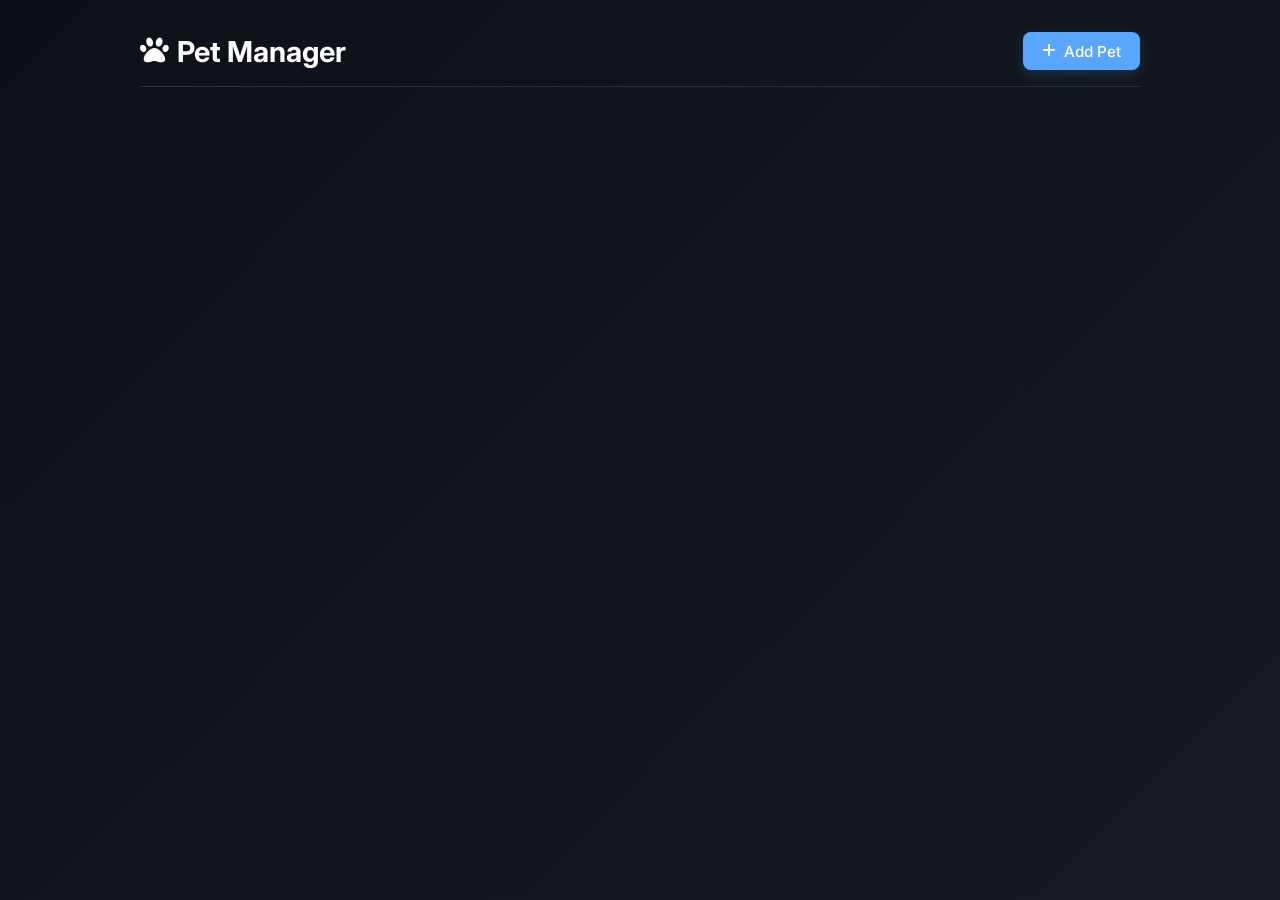
==== index.html @ 62c637aa "feat: initialize a pet management application with new styling, client-side logic, and database setu" ====
<!DOCTYPE html>
<html lang="en">
<head>
    <meta charset="UTF-8">
    <meta name="viewport" content="width=device-width, initial-scale=1.0">
    <meta name="description" content="A simple, premium CRUD application to manage your pets">
    <title>Pet Manager</title>
    <link href="https://fonts.googleapis.com/css2?family=Inter:wght@400;500;600;700&display=swap" rel="stylesheet">
    <link href="https://cdnjs.cloudflare.com/ajax/libs/font-awesome/6.0.0/css/all.min.css" rel="stylesheet">
    <link rel="stylesheet" href="style.css">
</head>
<body>
    <div class="app-container">
        <header>
            <h1><i class="fas fa-paw"></i> Pet Manager</h1>
            <button id="add-btn" class="btn primary-btn"><i class="fas fa-plus"></i> Add Pet</button>
        </header>

        <main>
            <div id="pets-grid" class="pets-grid">
                <!-- Pet cards will be rendered here -->
            </div>
            <div id="empty-state" class="empty-state hidden">
                <i class="fas fa-cat"></i>
                <h2>No pets yet</h2>
                <p>Click the "Add Pet" button to add your first furry friend!</p>
            </div>
        </main>
    </div>

    <!-- Modal for Add/Edit -->
    <div id="modal-backdrop" class="modal-backdrop hidden">
        <div class="modal">
            <header class="modal-header">
                <h2 id="modal-title">Add New Pet</h2>
                <button id="close-modal-btn" class="icon-btn" aria-label="Close modal"><i class="fas fa-times"></i></button>
            </header>
            <form id="pet-form">
                <input type="hidden" id="pet-id">
                <div class="form-group">
                    <label for="pet-name">Name</label>
                    <input type="text" id="pet-name" required pattern="[a-zA-Z\s]+" title="Only letters and spaces are allowed" placeholder="e.g. Bella">
                </div>
                <div class="form-group">
                    <label for="pet-species">Species</label>
                    <input type="text" id="pet-species" required pattern="[a-zA-Z\s]+" title="Only letters and spaces are allowed" placeholder="e.g. Dog, Cat, Bird">
                </div>
                <div class="form-group">
                    <label for="pet-age">Age (Years)</label>
                    <input type="number" id="pet-age" required min="0" placeholder="e.g. 3">
                </div>
                <div class="form-group">
                    <label for="pet-apt-date">Next VET Appointment (Optional)</label>
                    <input type="date" id="pet-apt-date">
                </div>
                <div class="form-group" id="pet-apt-reason-group" style="display: none;">
                    <label for="pet-apt-reason">Reason for Visit</label>
                    <select id="pet-apt-reason">
                        <option value="Annual Chonker Checkup">Annual Chonker Checkup ⚖️</option>
                        <option value="Vaccination (Microchip Upgrade)">Vaccination (Microchip Upgrade) 📡</option>
                        <option value="Nail Trimming (Edward Scissorhands Mode)">Nail Trimming (Edward Scissorhands Mode) ✂️</option>
                        <option value="Teeth Cleaning (Stinky Breath Remediation)">Teeth Cleaning (Stinky Breath Remediation) 🦷</option>
                        <option value="Existential Dread Therapy">Existential Dread Therapy 🛋️</option>
                        <option value="Belly Rub Consultation">Belly Rub Consultation 🐾</option>
                        <option value="Flea Eviction Notice">Flea Eviction Notice 🪲</option>
                        <option value="Not Specified">Not Specified</option>
                    </select>
                </div>
                <div class="form-actions">
                    <button type="button" id="cancel-btn" class="btn secondary-btn">Cancel</button>
                    <button type="submit" class="btn primary-btn">Save Pet</button>
                </div>
            </form>
        </div>
    </div>

    <script src="app.js"></script>
</body>
</html>
---- style.css ----
:root {
    --bg-color: #0d1117;
    --card-bg: rgba(22, 27, 34, 0.7);
    --border-color: rgba(48, 54, 61, 0.8);
    --text-main: #c9d1d9;
    --text-muted: #8b949e;
    --primary-color: #58a6ff;
    --primary-hover: #3182ce;
    --danger-color: #f85149;
    --danger-hover: #da3633;
    --glass-border: rgba(255, 255, 255, 0.1);
}

* {
    box-sizing: border-box;
    margin: 0;
    padding: 0;
    font-family: 'Inter', -apple-system, sans-serif;
}

body {
    background: linear-gradient(135deg, #0d1117 0%, #161b22 100%);
    color: var(--text-main);
    min-height: 100vh;
    padding: 2rem;
    display: flex;
    justify-content: center;
}

.app-container {
    width: 100%;
    max-width: 1000px;
}

header {
    display: flex;
    justify-content: space-between;
    align-items: center;
    margin-bottom: 2rem;
    padding-bottom: 1rem;
    border-bottom: 1px solid var(--border-color);
}

h1 {
    font-size: 1.8rem;
    display: flex;
    align-items: center;
    gap: 0.5rem;
    color: #ffffff;
}

/* Buttons */
.btn {
    padding: 0.6rem 1.2rem;
    border-radius: 8px;
    font-size: 0.95rem;
    font-weight: 500;
    cursor: pointer;
    border: none;
    transition: all 0.2s ease;
    display: flex;
    align-items: center;
    gap: 0.5rem;
}

.primary-btn {
    background-color: var(--primary-color);
    color: #ffffff;
    box-shadow: 0 4px 12px rgba(88, 166, 255, 0.2);
}

.primary-btn:hover {
    background-color: var(--primary-hover);
    transform: translateY(-2px);
    box-shadow: 0 6px 16px rgba(88, 166, 255, 0.3);
}

.secondary-btn {
    background-color: transparent;
    color: var(--text-main);
    border: 1px solid var(--border-color);
}

.secondary-btn:hover {
    background-color: rgba(255, 255, 255, 0.05);
}

.icon-btn {
    background: transparent;
    border: none;
    color: var(--text-muted);
    cursor: pointer;
    font-size: 1.1rem;
    padding: 0.4rem;
    border-radius: 6px;
    transition: all 0.2s;
}

.icon-btn:hover {
    color: var(--text-main);
    background: rgba(255, 255, 255, 0.1);
}

.icon-btn.delete:hover {
    color: var(--danger-color);
    background: rgba(248, 81, 73, 0.1);
}

/* Grid & Cards */
.pets-grid {
    display: grid;
    grid-template-columns: repeat(auto-fill, minmax(280px, 1fr));
    gap: 1.5rem;
}

.pet-card {
    background: var(--card-bg);
    border: 1px solid var(--glass-border);
    border-radius: 16px;
    padding: 1.5rem;
    backdrop-filter: blur(10px);
    -webkit-backdrop-filter: blur(10px);
    box-shadow: 0 8px 32px rgba(0, 0, 0, 0.2);
    transition: transform 0.3s cubic-bezier(0.175, 0.885, 0.32, 1.275), box-shadow 0.3s ease;
    display: flex;
    flex-direction: column;
}

.pet-card:hover {
    transform: translateY(-5px);
    box-shadow: 0 12px 40px rgba(0, 0, 0, 0.3);
    border-color: rgba(255, 255, 255, 0.2);
}

.pet-header {
    display: flex;
    justify-content: space-between;
    align-items: flex-start;
    margin-bottom: 1rem;
}

.pet-avatar {
    width: 48px;
    height: 48px;
    border-radius: 50%;
    background: linear-gradient(135deg, var(--primary-color), #8a2be2);
    display: flex;
    align-items: center;
    justify-content: center;
    font-size: 1.3rem;
    color: white;
    box-shadow: 0 4px 10px rgba(0, 0, 0, 0.2);
}

.pet-actions {
    display: flex;
    gap: 0.3rem;
}

.pet-info {
    flex-grow: 1;
}

.pet-info h3 {
    font-size: 1.25rem;
    color: #fff;
    margin-bottom: 0.3rem;
}

.pet-info p {
    color: var(--text-muted);
    font-size: 0.9rem;
    display: flex;
    align-items: center;
    gap: 0.5rem;
}

.pet-meta {
    margin-top: 1rem;
    display: flex;
    gap: 1rem;
    padding-top: 1rem;
    border-top: 1px solid var(--border-color);
}

.pet-appointment {
    margin-top: 0.8rem;
    background: rgba(248, 81, 73, 0.08);
    border: 1px solid rgba(248, 81, 73, 0.2);
    border-radius: 8px;
    padding: 0.8rem;
}

.apt-date {
    color: var(--danger-color);
    font-weight: 600;
    font-size: 0.9rem;
    margin-bottom: 0.3rem;
}

.apt-reason {
    color: var(--text-main);
    font-size: 0.85rem;
    font-style: italic;
}

.badge {
    background: rgba(88, 166, 255, 0.1);
    color: var(--primary-color);
    padding: 0.3rem 0.6rem;
    border-radius: 20px;
    font-size: 0.8rem;
    font-weight: 500;
}

/* Empty State */
.empty-state {
    text-align: center;
    padding: 4rem 2rem;
    color: var(--text-muted);
    background: var(--card-bg);
    border-radius: 16px;
    border: 1px dashed var(--border-color);
    transition: all 0.3s ease;
}

.empty-state.hidden {
    display: none;
}

.empty-state i {
    font-size: 3rem;
    margin-bottom: 1rem;
    color: rgba(255, 255, 255, 0.1);
    animation: floating 3s ease-in-out infinite;
}

@keyframes floating {
    0%, 100% { transform: translateY(0); }
    50% { transform: translateY(-10px); }
}

.empty-state h2 {
    color: var(--text-main);
    margin-bottom: 0.5rem;
}

/* Modal */
.modal-backdrop {
    position: fixed;
    top: 0;
    left: 0;
    width: 100%;
    height: 100%;
    background: rgba(0, 0, 0, 0.6);
    backdrop-filter: blur(5px);
    display: flex;
    align-items: center;
    justify-content: center;
    z-index: 1000;
    opacity: 1;
    transition: opacity 0.3s ease;
}

.modal-backdrop.hidden {
    opacity: 0;
    pointer-events: none;
}

.modal {
    background: #161b22;
    border: 1px solid var(--glass-border);
    border-radius: 16px;
    width: 90%;
    max-width: 420px;
    padding: 2rem;
    box-shadow: 0 20px 50px rgba(0, 0, 0, 0.5);
    transform: translateY(0) scale(1);
    transition: all 0.3s cubic-bezier(0.175, 0.885, 0.32, 1.275);
}

.modal-backdrop.hidden .modal {
    transform: translateY(20px) scale(0.95);
}

.modal-header {
    display: flex;
    justify-content: space-between;
    align-items: center;
    margin-bottom: 1.5rem;
}

.modal-header h2 {
    color: #fff;
}

/* Form */
.form-group {
    margin-bottom: 1.2rem;
}

.form-group label {
    display: block;
    margin-bottom: 0.5rem;
    font-size: 0.9rem;
    font-weight: 500;
    color: var(--text-main);
}

.form-group input,
.form-group select {
    width: 100%;
    padding: 0.8rem 1rem;
    background: #0d1117;
    border: 1px solid var(--border-color);
    border-radius: 8px;
    color: #fff;
    font-size: 1rem;
    transition: all 0.2s ease;
}

.form-group input::placeholder {
    color: #484f58;
}

.form-group input:focus,
.form-group select:focus {
    outline: none;
    border-color: var(--primary-color);
    box-shadow: 0 0 0 3px rgba(88, 166, 255, 0.15);
}

.form-actions {
    display: flex;
    justify-content: flex-end;
    gap: 1rem;
    margin-top: 2rem;
}

/* Animations */
@keyframes fadeInSlideUp {
    from {
        opacity: 0;
        transform: translateY(20px);
    }
    to {
        opacity: 1;
        transform: translateY(0);
    }
}

.pet-card {
    opacity: 0;
    animation: fadeInSlideUp 0.4s ease forwards;
}
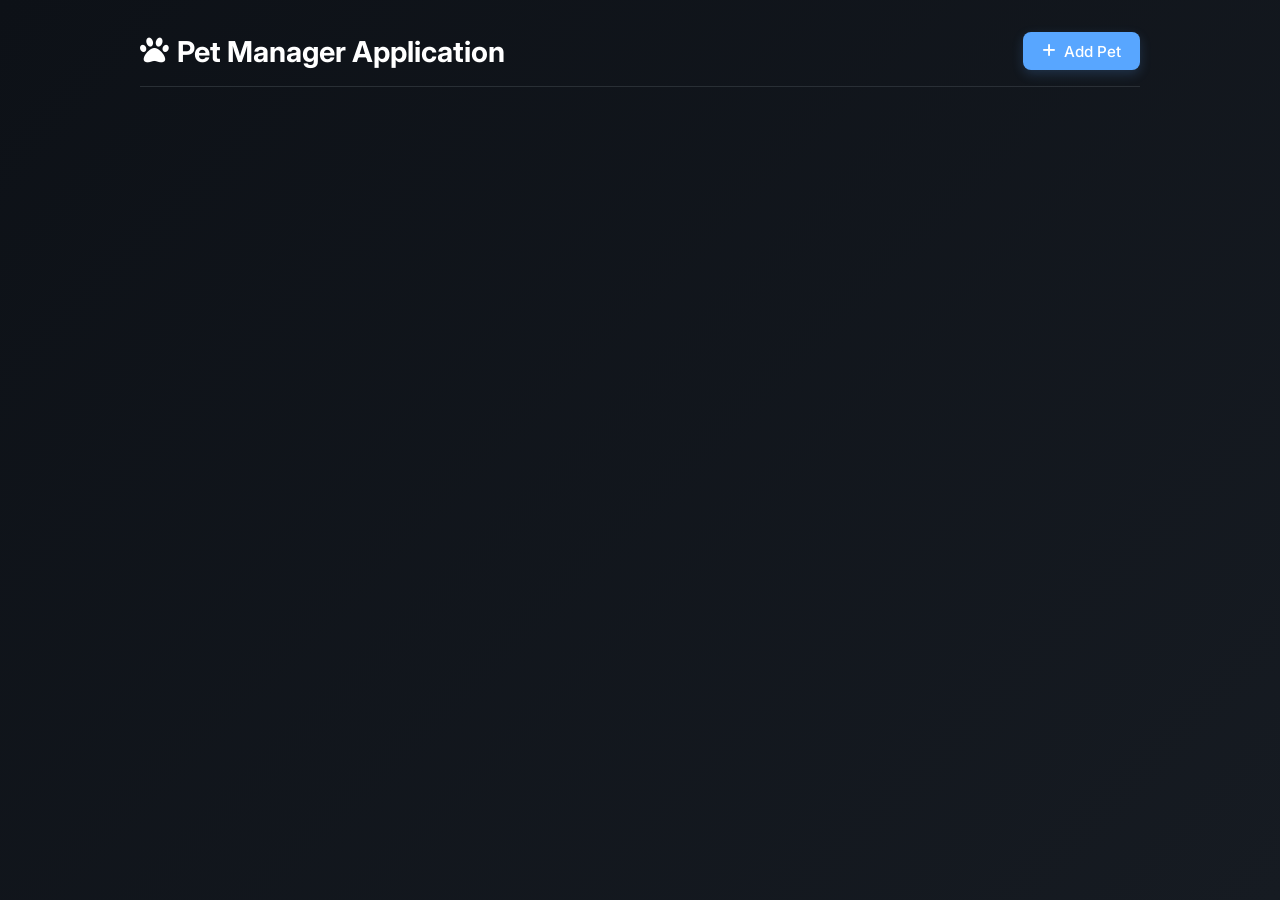
==== commit 1ae4271f: "feat(ui): update application title Updated the main heading in index.html to read "Pet Manager Appli" ====
--- a/index.html
+++ b/index.html
@@ -1,5 +1,6 @@
 <!DOCTYPE html>
 <html lang="en">
+
 <head>
     <meta charset="UTF-8">
     <meta name="viewport" content="width=device-width, initial-scale=1.0">
@@ -9,10 +10,11 @@
     <link href="https://cdnjs.cloudflare.com/ajax/libs/font-awesome/6.0.0/css/all.min.css" rel="stylesheet">
     <link rel="stylesheet" href="style.css">
 </head>
+
 <body>
     <div class="app-container">
         <header>
-            <h1><i class="fas fa-paw"></i> Pet Manager</h1>
+            <h1><i class="fas fa-paw"></i> Pet Manager Application</h1>
             <button id="add-btn" class="btn primary-btn"><i class="fas fa-plus"></i> Add Pet</button>
         </header>
 
@@ -28,22 +30,24 @@
         </main>
     </div>
 
-    <!-- Modal for Add/Edit -->
     <div id="modal-backdrop" class="modal-backdrop hidden">
         <div class="modal">
             <header class="modal-header">
                 <h2 id="modal-title">Add New Pet</h2>
-                <button id="close-modal-btn" class="icon-btn" aria-label="Close modal"><i class="fas fa-times"></i></button>
+                <button id="close-modal-btn" class="icon-btn" aria-label="Close modal"><i
+                        class="fas fa-times"></i></button>
             </header>
             <form id="pet-form">
                 <input type="hidden" id="pet-id">
                 <div class="form-group">
                     <label for="pet-name">Name</label>
-                    <input type="text" id="pet-name" required pattern="[a-zA-Z\s]+" title="Only letters and spaces are allowed" placeholder="e.g. Bella">
+                    <input type="text" id="pet-name" required pattern="[a-zA-Z\s]+"
+                        title="Only letters and spaces are allowed" placeholder="e.g. Bella">
                 </div>
                 <div class="form-group">
                     <label for="pet-species">Species</label>
-                    <input type="text" id="pet-species" required pattern="[a-zA-Z\s]+" title="Only letters and spaces are allowed" placeholder="e.g. Dog, Cat, Bird">
+                    <input type="text" id="pet-species" required pattern="[a-zA-Z\s]+"
+                        title="Only letters and spaces are allowed" placeholder="e.g. Dog, Cat, Bird">
                 </div>
                 <div class="form-group">
                     <label for="pet-age">Age (Years)</label>
@@ -58,8 +62,10 @@
                     <select id="pet-apt-reason">
                         <option value="Annual Chonker Checkup">Annual Chonker Checkup ⚖️</option>
                         <option value="Vaccination (Microchip Upgrade)">Vaccination (Microchip Upgrade) 📡</option>
-                        <option value="Nail Trimming (Edward Scissorhands Mode)">Nail Trimming (Edward Scissorhands Mode) ✂️</option>
-                        <option value="Teeth Cleaning (Stinky Breath Remediation)">Teeth Cleaning (Stinky Breath Remediation) 🦷</option>
+                        <option value="Nail Trimming (Edward Scissorhands Mode)">Nail Trimming (Edward Scissorhands
+                            Mode) ✂️</option>
+                        <option value="Teeth Cleaning (Stinky Breath Remediation)">Teeth Cleaning (Stinky Breath
+                            Remediation) 🦷</option>
                         <option value="Existential Dread Therapy">Existential Dread Therapy 🛋️</option>
                         <option value="Belly Rub Consultation">Belly Rub Consultation 🐾</option>
                         <option value="Flea Eviction Notice">Flea Eviction Notice 🪲</option>
@@ -76,4 +82,5 @@
 
     <script src="app.js"></script>
 </body>
-</html>
+
+</html>
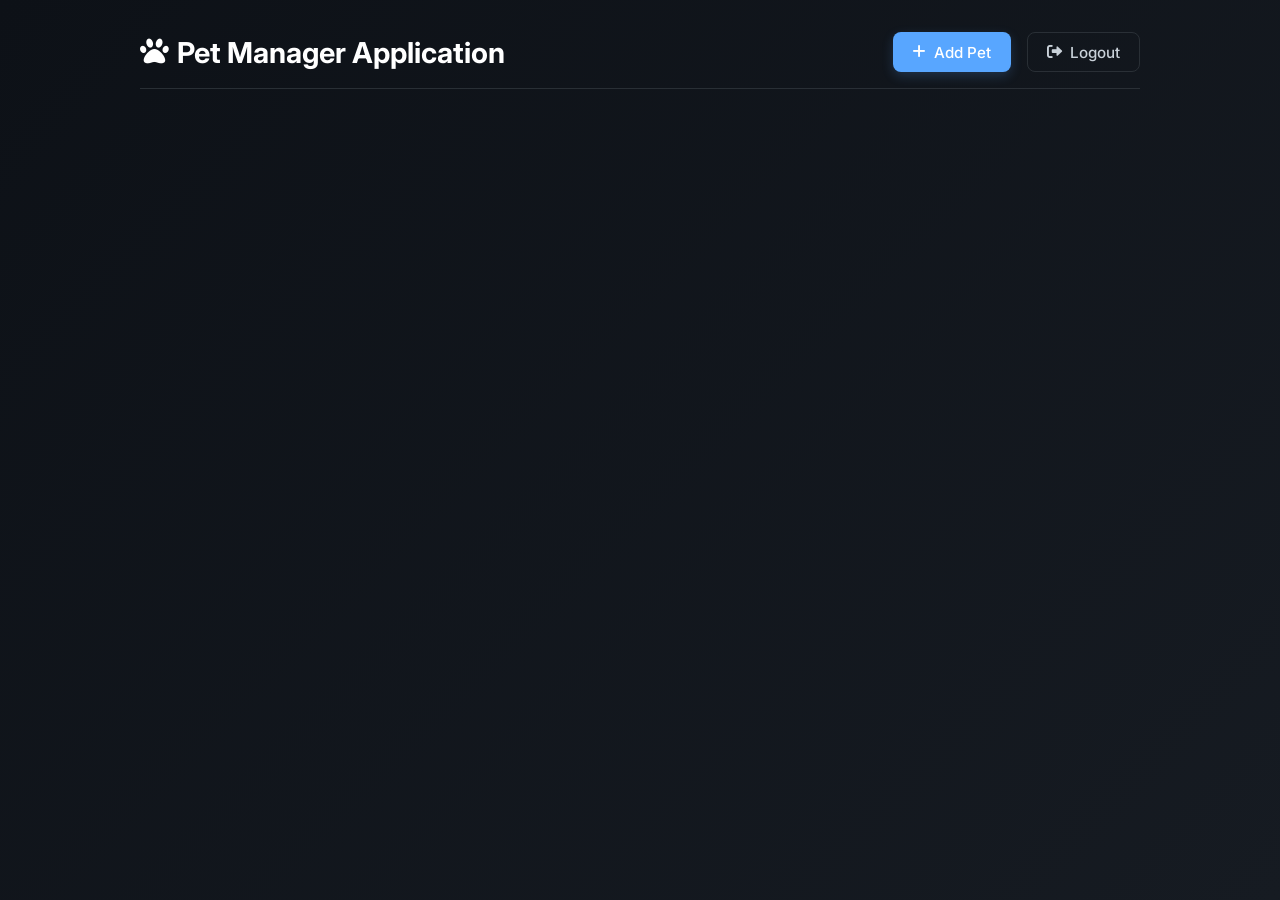
==== commit e6ac7cbf: "feat(auth): add dummy login page Added a new login.html file to serve as a dummy authentication page" ====
--- a/index.html
+++ b/index.html
@@ -15,7 +15,10 @@
     <div class="app-container">
         <header>
             <h1><i class="fas fa-paw"></i> Pet Manager Application</h1>
-            <button id="add-btn" class="btn primary-btn"><i class="fas fa-plus"></i> Add Pet</button>
+            <div style="display: flex; gap: 1rem;">
+                <button id="add-btn" class="btn primary-btn"><i class="fas fa-plus"></i> Add Pet</button>
+                <a href="login.html" class="btn secondary-btn" style="text-decoration: none;"><i class="fas fa-sign-out-alt"></i> Logout</a>
+            </div>
         </header>
 
         <main>
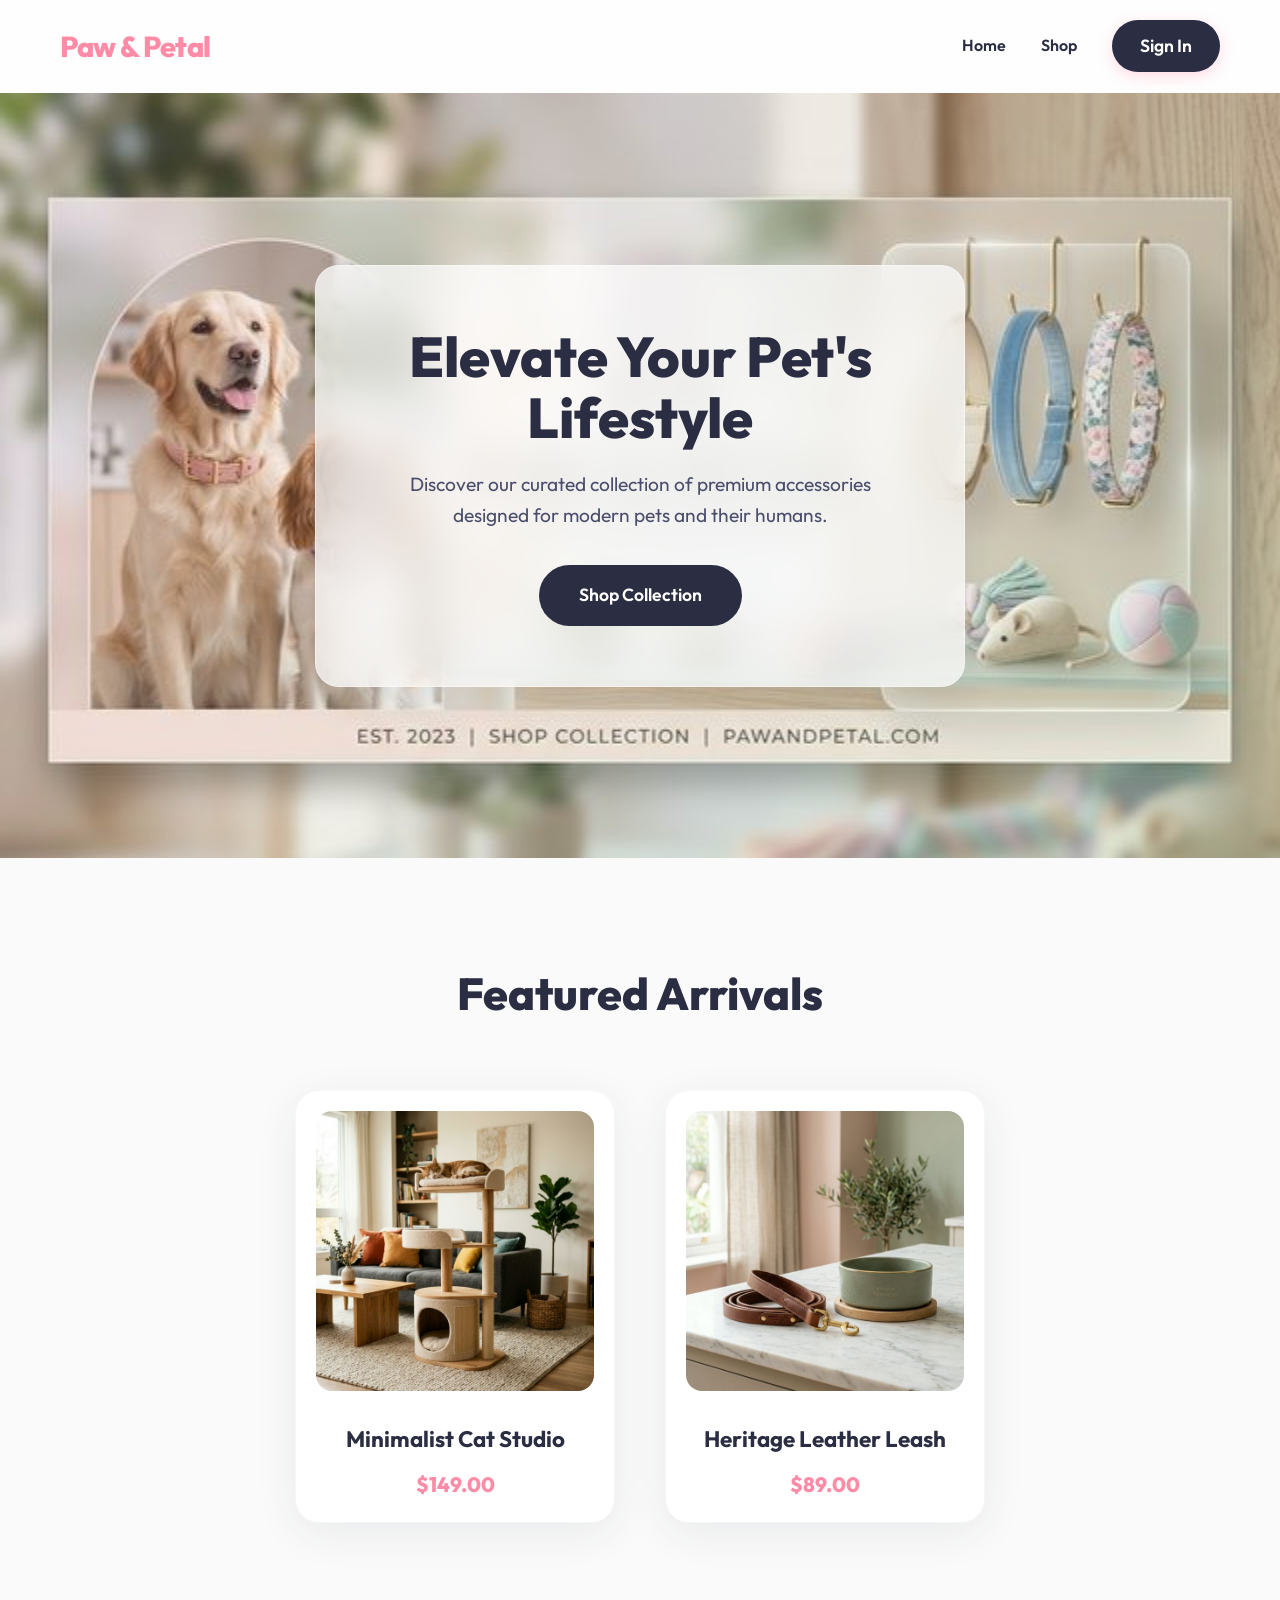
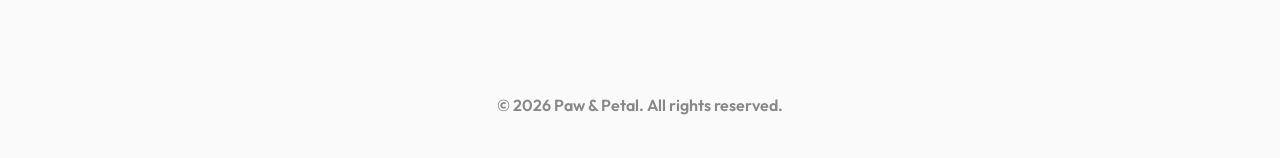
==== commit 5cd0158e: "refactor: Replaced dynamic backend and complex frontend with new static assets and simplified HTML s" ====
--- a/index.html
+++ b/index.html
@@ -1,89 +1,51 @@
 <!DOCTYPE html>
 <html lang="en">
-
 <head>
     <meta charset="UTF-8">
     <meta name="viewport" content="width=device-width, initial-scale=1.0">
-    <meta name="description" content="A simple, premium CRUD application to manage your pets">
-    <title>Pet Manager</title>
-    <link href="https://fonts.googleapis.com/css2?family=Inter:wght@400;500;600;700&display=swap" rel="stylesheet">
-    <link href="https://cdnjs.cloudflare.com/ajax/libs/font-awesome/6.0.0/css/all.min.css" rel="stylesheet">
-    <link rel="stylesheet" href="style.css">
+    <title>Paw & Petal | Premium Pet Accessories</title>
+    <meta name="description" content="Discover premium pet accessories at Paw & Petal. High-quality dog collars, minimalist cat trees, and more.">
+    <link rel="stylesheet" href="styles.css">
 </head>
+<body>
 
-<body>
-    <div class="app-container">
-        <header>
-            <h1><i class="fas fa-paw"></i> Pet Manager Application</h1>
-            <div style="display: flex; gap: 1rem;">
-                <button id="add-btn" class="btn primary-btn"><i class="fas fa-plus"></i> Add Pet</button>
-                <a href="login.html" class="btn secondary-btn" style="text-decoration: none;"><i class="fas fa-sign-out-alt"></i> Logout</a>
+    <nav class="navbar">
+        <a href="index.html" class="logo">Paw & Petal</a>
+        <div class="nav-links">
+            <a href="#">Home</a>
+            <a href="#shop">Shop</a>
+            <a href="login.html" class="btn-primary btn-login">Sign In</a>
+        </div>
+    </nav>
+
+    <header class="hero" style="background-image: url('images/hero.png');">
+        <div class="hero-glass">
+            <h1>Elevate Your Pet's Lifestyle</h1>
+            <p>Discover our curated collection of premium accessories designed for modern pets and their humans.</p>
+            <a href="#shop" class="btn-primary">Shop Collection</a>
+        </div>
+    </header>
+
+    <section id="shop" class="featured">
+        <h2>Featured Arrivals</h2>
+        <div class="product-grid">
+            <div class="product-card">
+                <img src="images/acc_1.png" alt="Stylish Minimalist Cat Tree">
+                <h3>Minimalist Cat Studio</h3>
+                <div class="price">$149.00</div>
             </div>
-        </header>
+            <div class="product-card">
+                <img src="images/acc_2.png" alt="Premium Leather Dog Leash">
+                <h3>Heritage Leather Leash</h3>
+                <div class="price">$89.00</div>
+            </div>
+        </div>
+    </section>
 
-        <main>
-            <div id="pets-grid" class="pets-grid">
-                <!-- Pet cards will be rendered here -->
-            </div>
-            <div id="empty-state" class="empty-state hidden">
-                <i class="fas fa-cat"></i>
-                <h2>No pets yet</h2>
-                <p>Click the "Add Pet" button to add your first furry friend!</p>
-            </div>
-        </main>
-    </div>
+    <footer>
+        <p>&copy; 2026 Paw & Petal. All rights reserved.</p>
+    </footer>
 
-    <div id="modal-backdrop" class="modal-backdrop hidden">
-        <div class="modal">
-            <header class="modal-header">
-                <h2 id="modal-title">Add New Pet</h2>
-                <button id="close-modal-btn" class="icon-btn" aria-label="Close modal"><i
-                        class="fas fa-times"></i></button>
-            </header>
-            <form id="pet-form">
-                <input type="hidden" id="pet-id">
-                <div class="form-group">
-                    <label for="pet-name">Name</label>
-                    <input type="text" id="pet-name" required pattern="[a-zA-Z\s]+"
-                        title="Only letters and spaces are allowed" placeholder="e.g. Bella">
-                </div>
-                <div class="form-group">
-                    <label for="pet-species">Species</label>
-                    <input type="text" id="pet-species" required pattern="[a-zA-Z\s]+"
-                        title="Only letters and spaces are allowed" placeholder="e.g. Dog, Cat, Bird">
-                </div>
-                <div class="form-group">
-                    <label for="pet-age">Age (Years)</label>
-                    <input type="number" id="pet-age" required min="0" placeholder="e.g. 3">
-                </div>
-                <div class="form-group">
-                    <label for="pet-apt-date">Next VET Appointment (Optional)</label>
-                    <input type="date" id="pet-apt-date">
-                </div>
-                <div class="form-group" id="pet-apt-reason-group" style="display: none;">
-                    <label for="pet-apt-reason">Reason for Visit</label>
-                    <select id="pet-apt-reason">
-                        <option value="Annual Chonker Checkup">Annual Chonker Checkup ⚖️</option>
-                        <option value="Vaccination (Microchip Upgrade)">Vaccination (Microchip Upgrade) 📡</option>
-                        <option value="Nail Trimming (Edward Scissorhands Mode)">Nail Trimming (Edward Scissorhands
-                            Mode) ✂️</option>
-                        <option value="Teeth Cleaning (Stinky Breath Remediation)">Teeth Cleaning (Stinky Breath
-                            Remediation) 🦷</option>
-                        <option value="Existential Dread Therapy">Existential Dread Therapy 🛋️</option>
-                        <option value="Belly Rub Consultation">Belly Rub Consultation 🐾</option>
-                        <option value="Flea Eviction Notice">Flea Eviction Notice 🪲</option>
-                        <option value="Not Specified">Not Specified</option>
-                    </select>
-                </div>
-                <div class="form-actions">
-                    <button type="button" id="cancel-btn" class="btn secondary-btn">Cancel</button>
-                    <button type="submit" class="btn primary-btn">Save Pet</button>
-                </div>
-            </form>
-        </div>
-    </div>
-
-    <script src="app.js"></script>
+    <script src="script.js"></script>
 </body>
-
-</html>+</html>
--- a/styles.css
+++ b/styles.css
@@ -0,0 +1,329 @@
+@import url('https://fonts.googleapis.com/css2?family=Outfit:wght@300;400;600;800&display=swap');
+
+:root {
+  --primary: #FF8BA7;
+  --secondary: #C3F0CA;
+  --bg-color: #FAFAFA;
+  --text-main: #2B2D42;
+  --glass-bg: rgba(255, 255, 255, 0.7);
+  --glass-border: rgba(255, 255, 255, 0.4);
+  --shadow: 0 10px 40px 0 rgba(43, 45, 66, 0.08);
+}
+
+* {
+  box-sizing: border-box;
+  margin: 0;
+  padding: 0;
+}
+
+body {
+  font-family: 'Outfit', sans-serif;
+  background-color: var(--bg-color);
+  color: var(--text-main);
+  line-height: 1.6;
+  -webkit-font-smoothing: antialiased;
+}
+
+/* Navbar */
+.navbar {
+  display: flex;
+  justify-content: space-between;
+  align-items: center;
+  padding: 20px 60px;
+  background: var(--glass-bg);
+  backdrop-filter: blur(15px);
+  -webkit-backdrop-filter: blur(15px);
+  border-bottom: 1px solid var(--glass-border);
+  position: sticky;
+  top: 0;
+  z-index: 1000;
+}
+
+.logo {
+  font-size: 1.8rem;
+  font-weight: 800;
+  letter-spacing: -0.5px;
+  color: var(--primary);
+  text-decoration: none;
+}
+
+.nav-links {
+  display: flex;
+  align-items: center;
+}
+
+.nav-links a {
+  margin-left: 35px;
+  text-decoration: none;
+  font-weight: 600;
+  color: var(--text-main);
+  transition: color 0.3s ease;
+}
+
+.nav-links a:hover {
+  color: var(--primary);
+}
+
+.btn-login {
+  padding: 12px 28px !important;
+  background: var(--primary);
+  color: #fff !important;
+  border-radius: 50px;
+  box-shadow: 0 4px 15px rgba(255, 139, 167, 0.3);
+  transition: transform 0.3s cubic-bezier(0.175, 0.885, 0.32, 1.275), box-shadow 0.3s ease !important;
+}
+
+.btn-login:hover {
+  transform: translateY(-3px);
+  box-shadow: 0 6px 20px rgba(255, 139, 167, 0.5);
+}
+
+/* Hero Section */
+.hero {
+  position: relative;
+  height: 85vh;
+  display: flex;
+  align-items: center;
+  justify-content: center;
+  background-size: cover;
+  background-position: center;
+  overflow: hidden;
+}
+
+.hero::after {
+  content: '';
+  position: absolute;
+  top:0; left:0; width:100%; height:100%;
+  background: linear-gradient(135deg, rgba(255, 139, 167, 0.15) 0%, rgba(195, 240, 202, 0.25) 100%);
+}
+
+.hero-glass {
+  position: relative;
+  z-index: 10;
+  background: var(--glass-bg);
+  backdrop-filter: blur(20px);
+  -webkit-backdrop-filter: blur(20px);
+  border: 1px solid var(--glass-border);
+  border-radius: 24px;
+  padding: 60px;
+  text-align: center;
+  max-width: 650px;
+  box-shadow: var(--shadow);
+  animation: fadeIn 1s cubic-bezier(0.2, 0.8, 0.2, 1);
+}
+
+.hero-glass h1 {
+  font-size: 3.5rem;
+  font-weight: 800;
+  margin-bottom: 20px;
+  line-height: 1.1;
+  color: var(--text-main);
+}
+
+.hero-glass p {
+  font-size: 1.2rem;
+  margin-bottom: 35px;
+  color: #4A4D6B;
+}
+
+.btn-primary {
+  display: inline-block;
+  padding: 16px 40px;
+  background: var(--text-main);
+  color: #fff;
+  text-decoration: none;
+  font-size: 1.1rem;
+  font-weight: 600;
+  border-radius: 50px;
+  border: none;
+  cursor: pointer;
+  transition: all 0.3s cubic-bezier(0.175, 0.885, 0.32, 1.275);
+}
+
+.btn-primary:hover {
+  transform: translateY(-4px);
+  box-shadow: 0 10px 25px rgba(43, 45, 66, 0.3);
+}
+
+/* Featured Section */
+.featured {
+  padding: 100px 60px;
+  text-align: center;
+}
+
+.featured h2 {
+  font-size: 2.8rem;
+  margin-bottom: 60px;
+  font-weight: 800;
+}
+
+.product-grid {
+  display: flex;
+  justify-content: center;
+  gap: 50px;
+  flex-wrap: wrap;
+}
+
+.product-card {
+  width: 320px;
+  background: #fff;
+  border-radius: 24px;
+  padding: 20px;
+  box-shadow: var(--shadow);
+  transition: all 0.4s cubic-bezier(0.175, 0.885, 0.32, 1.275);
+  cursor: pointer;
+  border: 1px solid rgba(0,0,0,0.03);
+}
+
+.product-card:hover {
+  transform: translateY(-12px);
+  box-shadow: 0 20px 50px rgba(0,0,0,0.12);
+}
+
+.product-card img {
+  width: 100%;
+  border-radius: 16px;
+  object-fit: cover;
+  height: 280px;
+  margin-bottom: 24px;
+}
+
+.product-card h3 {
+  font-size: 1.4rem;
+  margin-bottom: 10px;
+  color: var(--text-main);
+}
+
+.product-card .price {
+  font-weight: 800;
+  color: var(--primary);
+  font-size: 1.3rem;
+}
+
+/* Auth Page */
+.auth-page {
+  display: flex;
+  align-items: center;
+  justify-content: center;
+  min-height: 100vh;
+  position: relative;
+  background: #fff;
+  overflow: hidden;
+}
+
+.auth-page::before {
+  content: '';
+  position: absolute;
+  top: -20%; left: -10%;
+  width: 600px; height: 600px;
+  background: var(--primary);
+  filter: blur(150px);
+  opacity: 0.15;
+  border-radius: 50%;
+}
+
+.auth-page::after {
+  content: '';
+  position: absolute;
+  bottom: -20%; right: -10%;
+  width: 600px; height: 600px;
+  background: var(--secondary);
+  filter: blur(150px);
+  opacity: 0.3;
+  border-radius: 50%;
+}
+
+.auth-card {
+  position: relative;
+  z-index: 10;
+  background: var(--glass-bg);
+  backdrop-filter: blur(25px);
+  -webkit-backdrop-filter: blur(25px);
+  border: 1px solid var(--glass-border);
+  border-radius: 32px;
+  padding: 60px 50px;
+  width: 100%;
+  max-width: 480px;
+  box-shadow: var(--shadow);
+  text-align: center;
+}
+
+.auth-card h2 {
+  font-size: 2.5rem;
+  margin-bottom: 35px;
+  color: var(--text-main);
+  font-weight: 800;
+}
+
+.input-group {
+  margin-bottom: 25px;
+  text-align: left;
+}
+
+.input-group label {
+  display: block;
+  font-weight: 600;
+  margin-bottom: 10px;
+  color: #4A4D6B;
+}
+
+.input-group input {
+  width: 100%;
+  padding: 16px 20px;
+  border-radius: 16px;
+  border: 1px solid #EAEAEA;
+  font-family: 'Outfit', sans-serif;
+  font-size: 1rem;
+  background: rgba(255,255,255,0.9);
+  transition: all 0.3s ease;
+}
+
+.input-group input:focus {
+  outline: none;
+  border-color: var(--primary);
+  box-shadow: 0 0 0 4px rgba(255, 139, 167, 0.2);
+  background: #fff;
+}
+
+.btn-full {
+  width: 100%;
+  margin-top: 15px;
+  background: var(--primary);
+}
+
+.btn-full:hover {
+  box-shadow: 0 10px 25px rgba(255, 139, 167, 0.4);
+}
+
+.toast {
+  position: fixed;
+  bottom: 40px;
+  left: 50%;
+  transform: translateX(-50%) translateY(150px);
+  background: var(--text-main);
+  color: #fff;
+  padding: 16px 35px;
+  border-radius: 50px;
+  font-weight: 600;
+  box-shadow: 0 10px 30px rgba(0,0,0,0.15);
+  transition: transform 0.6s cubic-bezier(0.175, 0.885, 0.32, 1.275);
+  z-index: 2000;
+}
+
+.toast.show {
+  transform: translateX(-50%) translateY(0);
+}
+
+@keyframes fadeIn {
+  from { opacity: 0; transform: translateY(30px); }
+  to { opacity: 1; transform: translateY(0); }
+}
+
+footer {
+  text-align: center;
+  padding: 40px;
+  background: transparent;
+  color: #888;
+  margin-top: 30px;
+  font-weight: 600;
+}
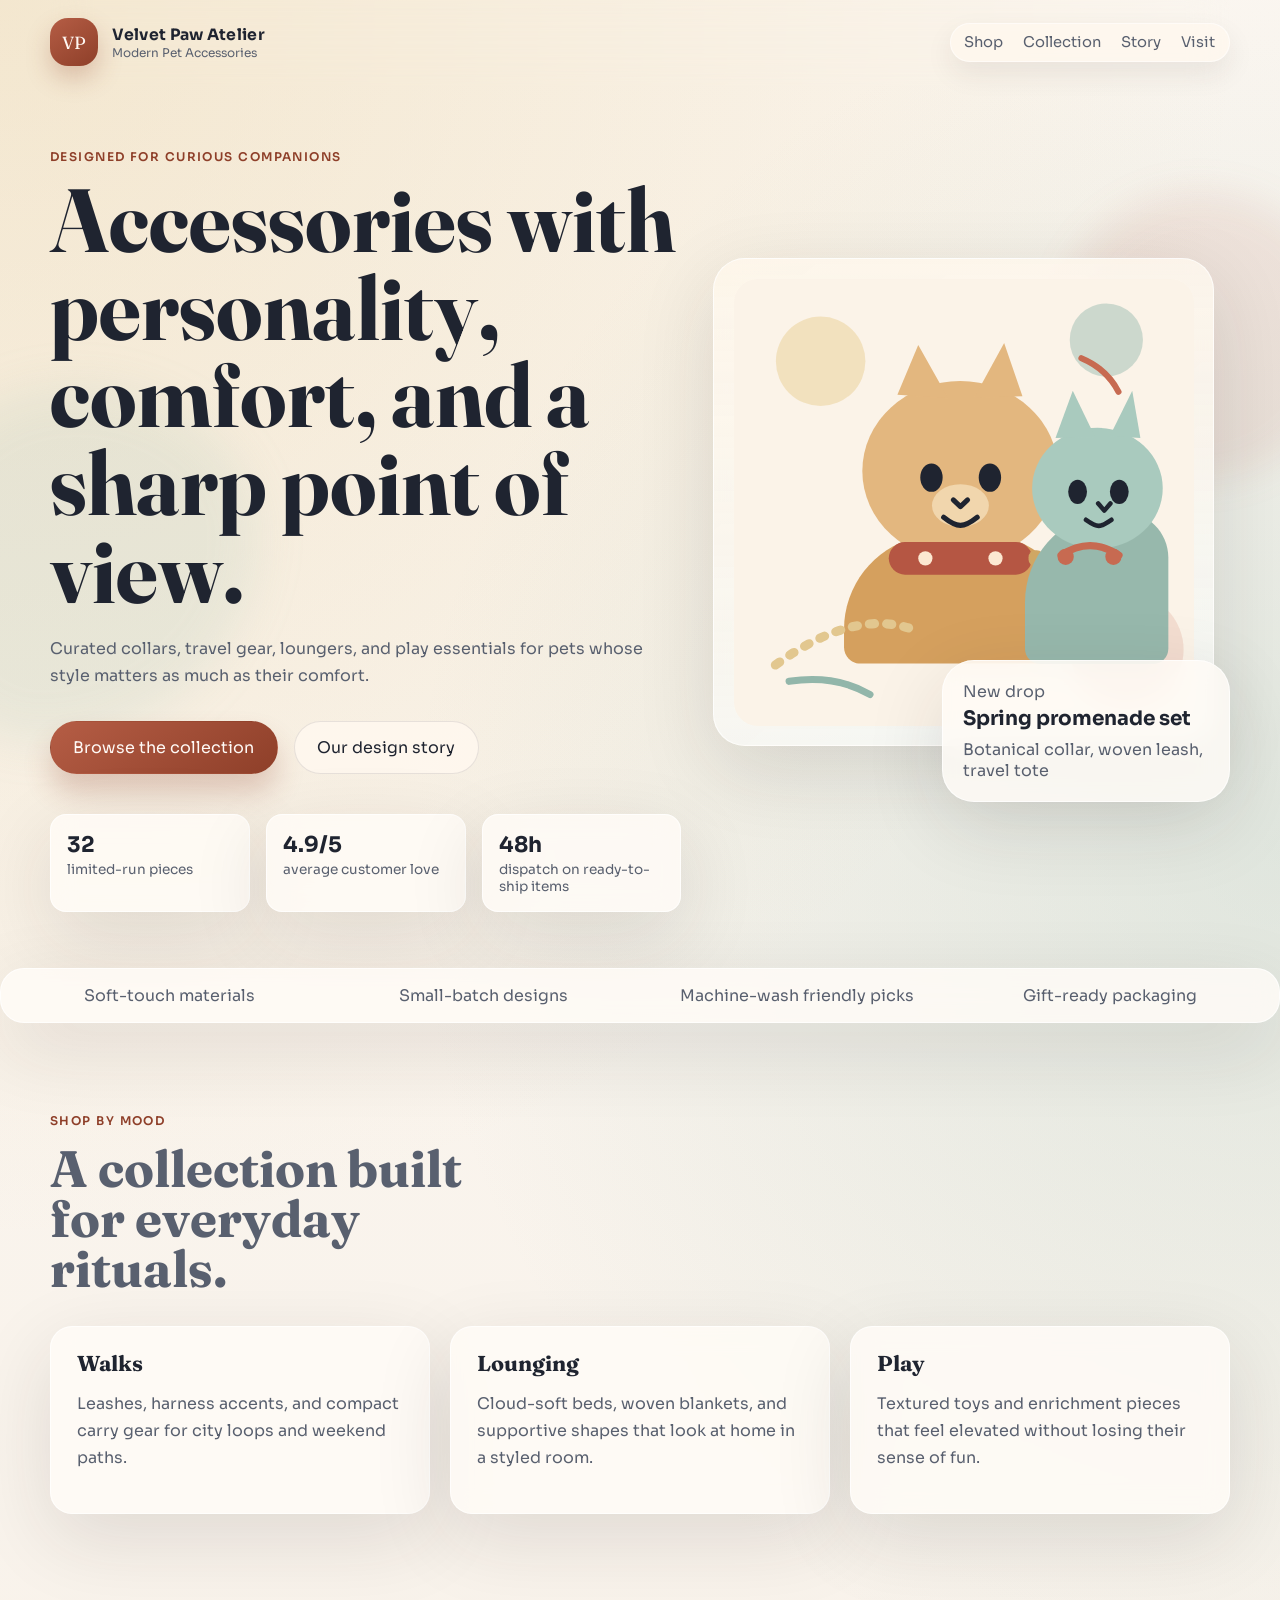
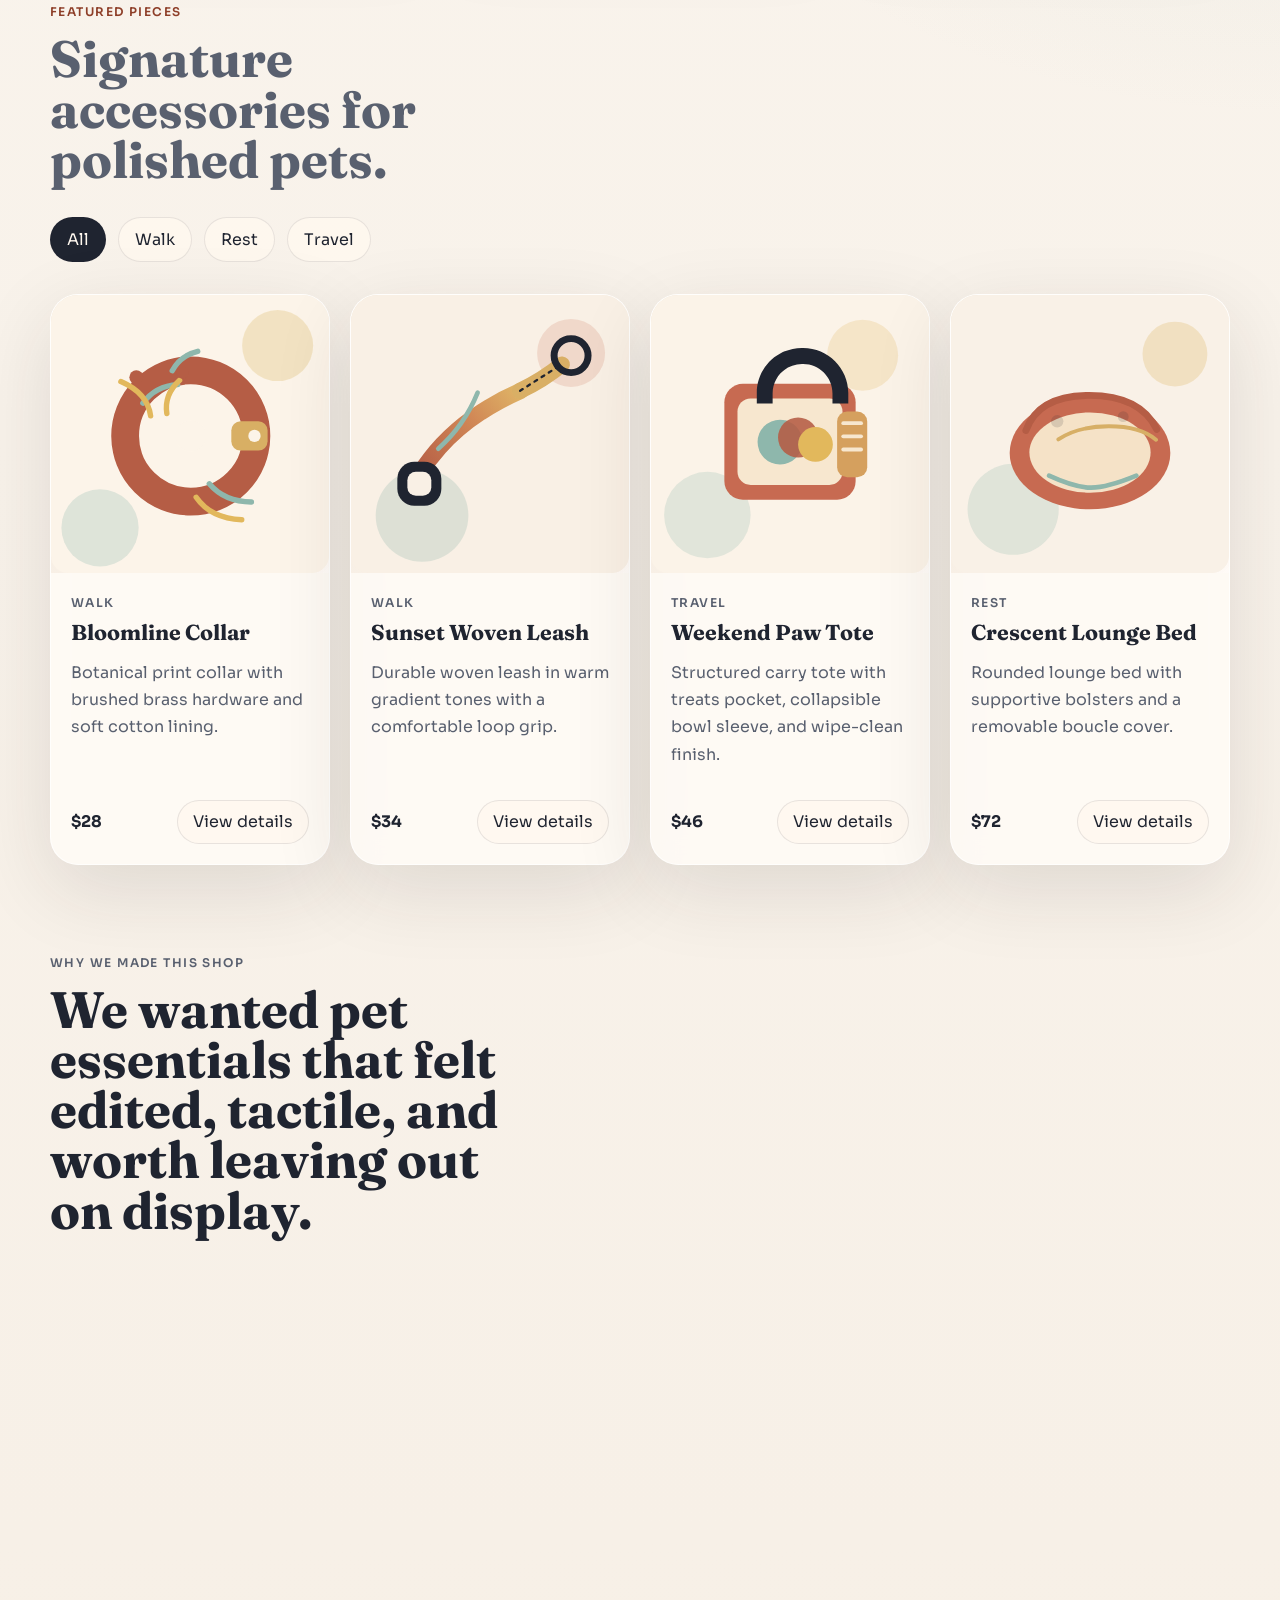
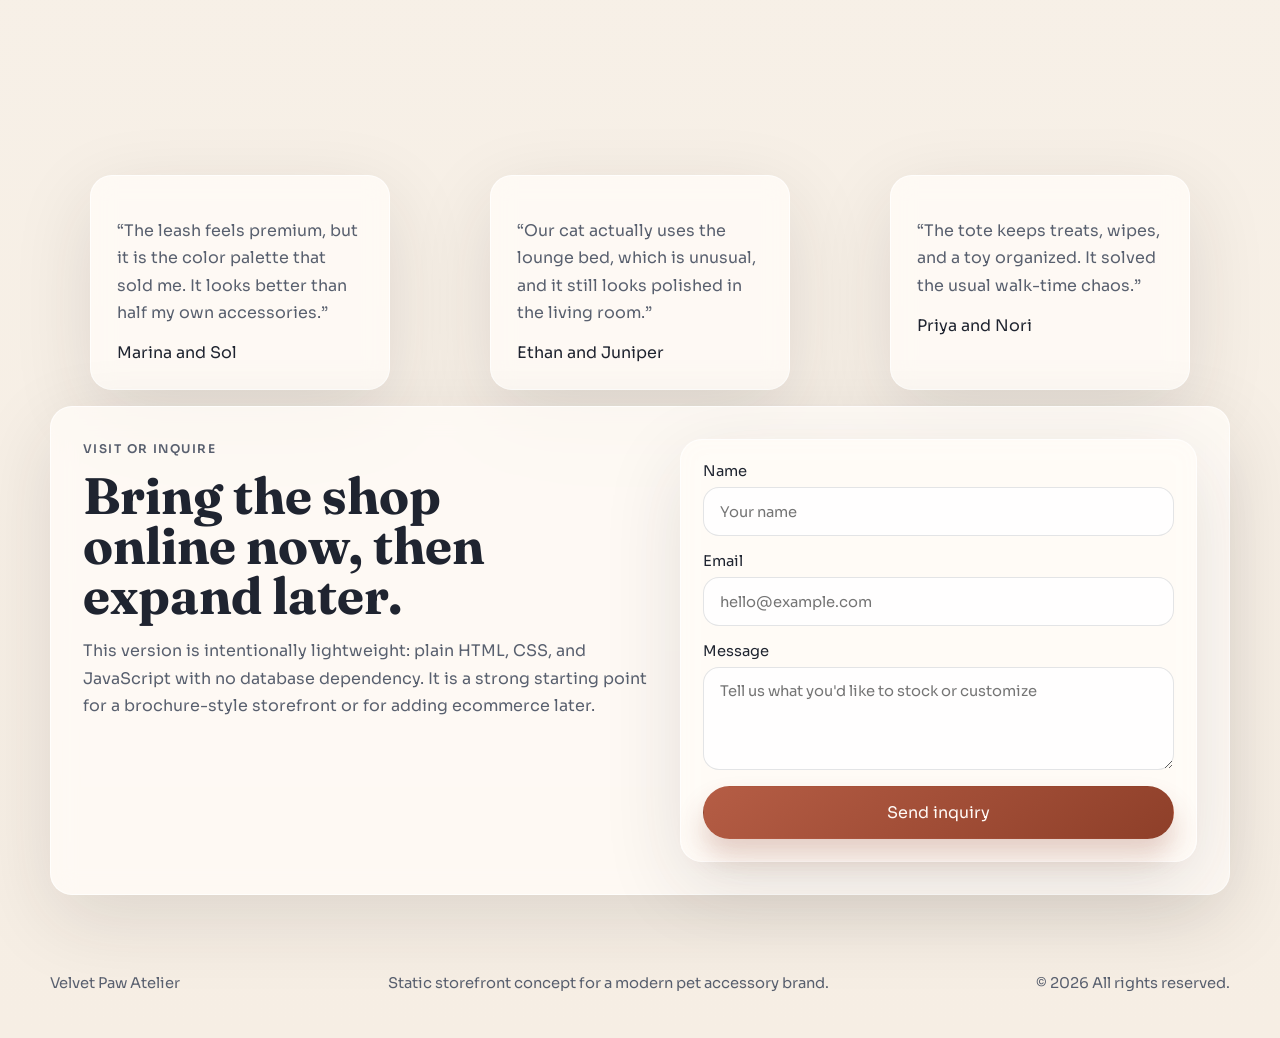
==== commit acecb63b: "Add SVG assets and implement HTML structure for Velvet Paw Atelier website - Added SVG files for col" ====
--- a/index.html
+++ b/index.html
@@ -1,51 +1,264 @@
 <!DOCTYPE html>
 <html lang="en">
-<head>
-    <meta charset="UTF-8">
-    <meta name="viewport" content="width=device-width, initial-scale=1.0">
-    <title>Paw & Petal | Premium Pet Accessories</title>
-    <meta name="description" content="Discover premium pet accessories at Paw & Petal. High-quality dog collars, minimalist cat trees, and more.">
-    <link rel="stylesheet" href="styles.css">
-</head>
-<body>
-
-    <nav class="navbar">
-        <a href="index.html" class="logo">Paw & Petal</a>
-        <div class="nav-links">
-            <a href="#">Home</a>
-            <a href="#shop">Shop</a>
-            <a href="login.html" class="btn-primary btn-login">Sign In</a>
-        </div>
-    </nav>
-
-    <header class="hero" style="background-image: url('images/hero.png');">
-        <div class="hero-glass">
-            <h1>Elevate Your Pet's Lifestyle</h1>
-            <p>Discover our curated collection of premium accessories designed for modern pets and their humans.</p>
-            <a href="#shop" class="btn-primary">Shop Collection</a>
-        </div>
-    </header>
-
-    <section id="shop" class="featured">
-        <h2>Featured Arrivals</h2>
-        <div class="product-grid">
-            <div class="product-card">
-                <img src="images/acc_1.png" alt="Stylish Minimalist Cat Tree">
-                <h3>Minimalist Cat Studio</h3>
-                <div class="price">$149.00</div>
+  <head>
+    <meta charset="UTF-8" />
+    <meta name="viewport" content="width=device-width, initial-scale=1.0" />
+    <title>Velvet Paw Atelier</title>
+    <meta
+      name="description"
+      content="Velvet Paw Atelier offers modern pet accessories with thoughtful design, playful details, and everyday comfort."
+    />
+    <link rel="preconnect" href="https://fonts.googleapis.com" />
+    <link rel="preconnect" href="https://fonts.gstatic.com" crossorigin />
+    <link
+      href="https://fonts.googleapis.com/css2?family=Fraunces:wght@500;600;700&family=Sora:wght@400;500;600;700&display=swap"
+      rel="stylesheet"
+    />
+    <link rel="stylesheet" href="styles.css" />
+  </head>
+  <body>
+    <div class="page-shell">
+      <header class="site-header">
+        <a class="brand" href="#top" aria-label="Velvet Paw Atelier home">
+          <span class="brand-mark">VP</span>
+          <span>
+            <strong>Velvet Paw Atelier</strong>
+            <small>Modern Pet Accessories</small>
+          </span>
+        </a>
+
+        <button class="menu-toggle" aria-expanded="false" aria-controls="site-nav">
+          <span></span>
+          <span></span>
+          <span></span>
+        </button>
+
+        <nav id="site-nav" class="site-nav">
+          <a href="#shop">Shop</a>
+          <a href="#collection">Collection</a>
+          <a href="#story">Story</a>
+          <a href="#visit">Visit</a>
+        </nav>
+      </header>
+
+      <main id="top">
+        <section class="hero section-grid">
+          <div class="hero-copy reveal">
+            <p class="eyebrow">Designed for curious companions</p>
+            <h1>Accessories with personality, comfort, and a sharp point of view.</h1>
+            <p class="hero-text">
+              Curated collars, travel gear, loungers, and play essentials for pets whose style matters as much as their comfort.
+            </p>
+
+            <div class="hero-actions">
+              <a class="button button-primary" href="#collection">Browse the collection</a>
+              <a class="button button-secondary" href="#story">Our design story</a>
             </div>
-            <div class="product-card">
-                <img src="images/acc_2.png" alt="Premium Leather Dog Leash">
-                <h3>Heritage Leather Leash</h3>
-                <div class="price">$89.00</div>
+
+            <ul class="hero-stats" aria-label="Shop highlights">
+              <li>
+                <strong>32</strong>
+                <span>limited-run pieces</span>
+              </li>
+              <li>
+                <strong>4.9/5</strong>
+                <span>average customer love</span>
+              </li>
+              <li>
+                <strong>48h</strong>
+                <span>dispatch on ready-to-ship items</span>
+              </li>
+            </ul>
+          </div>
+
+          <div class="hero-visual reveal reveal-delay">
+            <div class="hero-card hero-card-main">
+              <img src="assets/hero-pets.svg" alt="Illustrated cat and dog wearing stylish accessories" />
             </div>
-        </div>
-    </section>
-
-    <footer>
-        <p>&copy; 2026 Paw & Petal. All rights reserved.</p>
-    </footer>
+            <div class="hero-card hero-card-note">
+              <p>New drop</p>
+              <strong>Spring promenade set</strong>
+              <span>Botanical collar, woven leash, travel tote</span>
+            </div>
+          </div>
+        </section>
+
+        <section class="feature-ribbon reveal">
+          <p>Soft-touch materials</p>
+          <p>Small-batch designs</p>
+          <p>Machine-wash friendly picks</p>
+          <p>Gift-ready packaging</p>
+        </section>
+
+        <section id="shop" class="categories section-grid">
+          <div class="section-heading reveal">
+            <p class="eyebrow">Shop by mood</p>
+            <h2>A collection built for everyday rituals.</h2>
+          </div>
+
+          <div class="category-grid">
+            <article class="category-card reveal">
+              <h3>Walks</h3>
+              <p>Leashes, harness accents, and compact carry gear for city loops and weekend paths.</p>
+            </article>
+            <article class="category-card reveal reveal-delay">
+              <h3>Lounging</h3>
+              <p>Cloud-soft beds, woven blankets, and supportive shapes that look at home in a styled room.</p>
+            </article>
+            <article class="category-card reveal reveal-delay-2">
+              <h3>Play</h3>
+              <p>Textured toys and enrichment pieces that feel elevated without losing their sense of fun.</p>
+            </article>
+          </div>
+        </section>
+
+        <section id="collection" class="collection section-grid">
+          <div class="section-heading reveal">
+            <p class="eyebrow">Featured pieces</p>
+            <h2>Signature accessories for polished pets.</h2>
+          </div>
+
+          <div class="filters reveal" role="tablist" aria-label="Product filters">
+            <button class="filter-button is-active" data-filter="all" type="button">All</button>
+            <button class="filter-button" data-filter="walk" type="button">Walk</button>
+            <button class="filter-button" data-filter="rest" type="button">Rest</button>
+            <button class="filter-button" data-filter="travel" type="button">Travel</button>
+          </div>
+
+          <div class="product-grid">
+            <article class="product-card reveal" data-category="walk">
+              <img src="assets/collar-bloom.svg" alt="Illustrated floral pet collar" />
+              <div class="product-copy">
+                <p class="product-tag">Walk</p>
+                <h3>Bloomline Collar</h3>
+                <p>Botanical print collar with brushed brass hardware and soft cotton lining.</p>
+                <div class="product-meta">
+                  <span>$28</span>
+                  <button type="button">View details</button>
+                </div>
+              </div>
+            </article>
+
+            <article class="product-card reveal reveal-delay" data-category="walk">
+              <img src="assets/leash-sunset.svg" alt="Illustrated woven leash" />
+              <div class="product-copy">
+                <p class="product-tag">Walk</p>
+                <h3>Sunset Woven Leash</h3>
+                <p>Durable woven leash in warm gradient tones with a comfortable loop grip.</p>
+                <div class="product-meta">
+                  <span>$34</span>
+                  <button type="button">View details</button>
+                </div>
+              </div>
+            </article>
+
+            <article class="product-card reveal reveal-delay-2" data-category="travel">
+              <img src="assets/travel-tote.svg" alt="Illustrated travel tote for pet accessories" />
+              <div class="product-copy">
+                <p class="product-tag">Travel</p>
+                <h3>Weekend Paw Tote</h3>
+                <p>Structured carry tote with treats pocket, collapsible bowl sleeve, and wipe-clean finish.</p>
+                <div class="product-meta">
+                  <span>$46</span>
+                  <button type="button">View details</button>
+                </div>
+              </div>
+            </article>
+
+            <article class="product-card reveal" data-category="rest">
+              <img src="assets/lounge-bed.svg" alt="Illustrated rounded pet bed" />
+              <div class="product-copy">
+                <p class="product-tag">Rest</p>
+                <h3>Crescent Lounge Bed</h3>
+                <p>Rounded lounge bed with supportive bolsters and a removable boucle cover.</p>
+                <div class="product-meta">
+                  <span>$72</span>
+                  <button type="button">View details</button>
+                </div>
+              </div>
+            </article>
+          </div>
+        </section>
+
+        <section id="story" class="story section-grid">
+          <div class="story-panel reveal">
+            <p class="eyebrow">Why we made this shop</p>
+            <h2>We wanted pet essentials that felt edited, tactile, and worth leaving out on display.</h2>
+          </div>
+
+          <div class="story-grid">
+            <article class="story-card reveal">
+              <h3>Material-first</h3>
+              <p>We combine sturdy construction with soft finishes so pieces work hard without looking utilitarian.</p>
+            </article>
+            <article class="story-card reveal reveal-delay">
+              <h3>Room-aware design</h3>
+              <p>Every silhouette is chosen to sit naturally in modern interiors instead of fighting with them.</p>
+            </article>
+            <article class="story-card reveal reveal-delay-2">
+              <h3>Made for repeat use</h3>
+              <p>Simple cleaning, durable stitching, and adaptable sizing keep daily routines easy.</p>
+            </article>
+          </div>
+        </section>
+
+        <section class="testimonials section-grid">
+          <div class="section-heading reveal">
+            <p class="eyebrow">From pet parents</p>
+            <h2>Small details that people notice immediately.</h2>
+          </div>
+
+          <div class="testimonial-grid">
+            <blockquote class="testimonial-card reveal">
+              <p>“The leash feels premium, but it is the color palette that sold me. It looks better than half my own accessories.”</p>
+              <footer>Marina and Sol</footer>
+            </blockquote>
+            <blockquote class="testimonial-card reveal reveal-delay">
+              <p>“Our cat actually uses the lounge bed, which is unusual, and it still looks polished in the living room.”</p>
+              <footer>Ethan and Juniper</footer>
+            </blockquote>
+            <blockquote class="testimonial-card reveal reveal-delay-2">
+              <p>“The tote keeps treats, wipes, and a toy organized. It solved the usual walk-time chaos.”</p>
+              <footer>Priya and Nori</footer>
+            </blockquote>
+          </div>
+        </section>
+
+        <section id="visit" class="visit section-grid reveal">
+          <div>
+            <p class="eyebrow">Visit or inquire</p>
+            <h2>Bring the shop online now, then expand later.</h2>
+            <p>
+              This version is intentionally lightweight: plain HTML, CSS, and JavaScript with no database dependency.
+              It is a strong starting point for a brochure-style storefront or for adding ecommerce later.
+            </p>
+          </div>
+
+          <form class="contact-card">
+            <label>
+              Name
+              <input type="text" name="name" placeholder="Your name" />
+            </label>
+            <label>
+              Email
+              <input type="email" name="email" placeholder="hello@example.com" />
+            </label>
+            <label>
+              Message
+              <textarea name="message" rows="4" placeholder="Tell us what you'd like to stock or customize"></textarea>
+            </label>
+            <button class="button button-primary" type="submit">Send inquiry</button>
+          </form>
+        </section>
+      </main>
+
+      <footer class="site-footer">
+        <p>Velvet Paw Atelier</p>
+        <p>Static storefront concept for a modern pet accessory brand.</p>
+        <p>&copy; <span id="year"></span> All rights reserved.</p>
+      </footer>
+    </div>
 
     <script src="script.js"></script>
-</body>
-</html>
+  </body>
+  </html>
--- a/styles.css
+++ b/styles.css
@@ -1,329 +1,681 @@
-@import url('https://fonts.googleapis.com/css2?family=Outfit:wght@300;400;600;800&display=swap');
-
 :root {
-  --primary: #FF8BA7;
-  --secondary: #C3F0CA;
-  --bg-color: #FAFAFA;
-  --text-main: #2B2D42;
-  --glass-bg: rgba(255, 255, 255, 0.7);
-  --glass-border: rgba(255, 255, 255, 0.4);
-  --shadow: 0 10px 40px 0 rgba(43, 45, 66, 0.08);
+  --bg: #f8f2ea;
+  --bg-strong: #f0e3d2;
+  --surface: rgba(255, 252, 247, 0.82);
+  --surface-strong: #fff8ef;
+  --ink: #1f2430;
+  --muted: #59606f;
+  --accent: #b55d45;
+  --accent-deep: #8e3f29;
+  --mint: #8eb7ac;
+  --gold: #ddba6d;
+  --border: rgba(31, 36, 48, 0.1);
+  --shadow: 0 24px 80px rgba(41, 36, 29, 0.12);
+  --radius-xl: 32px;
+  --radius-lg: 22px;
+  --radius-md: 16px;
+  --max-width: 1180px;
 }
 
 * {
   box-sizing: border-box;
+}
+
+html {
+  scroll-behavior: smooth;
+}
+
+body {
   margin: 0;
-  padding: 0;
-}
-
-body {
-  font-family: 'Outfit', sans-serif;
-  background-color: var(--bg-color);
-  color: var(--text-main);
-  line-height: 1.6;
-  -webkit-font-smoothing: antialiased;
-}
-
-/* Navbar */
-.navbar {
-  display: flex;
-  justify-content: space-between;
-  align-items: center;
-  padding: 20px 60px;
-  background: var(--glass-bg);
-  backdrop-filter: blur(15px);
-  -webkit-backdrop-filter: blur(15px);
-  border-bottom: 1px solid var(--glass-border);
+  min-height: 100vh;
+  color: var(--ink);
+  font-family: "Sora", sans-serif;
+  background:
+    radial-gradient(circle at top left, rgba(221, 186, 109, 0.25), transparent 28%),
+    radial-gradient(circle at right 20%, rgba(142, 183, 172, 0.24), transparent 24%),
+    linear-gradient(180deg, #fbf6f0 0%, var(--bg) 48%, #f6eee4 100%);
+}
+
+img {
+  display: block;
+  max-width: 100%;
+}
+
+a {
+  color: inherit;
+  text-decoration: none;
+}
+
+button,
+input,
+textarea {
+  font: inherit;
+}
+
+.page-shell {
+  position: relative;
+  overflow: hidden;
+}
+
+.page-shell::before,
+.page-shell::after {
+  content: "";
+  position: fixed;
+  inset: auto;
+  pointer-events: none;
+  z-index: -1;
+}
+
+.page-shell::before {
+  top: 12rem;
+  right: -4rem;
+  width: 18rem;
+  height: 18rem;
+  border-radius: 50%;
+  background: rgba(181, 93, 69, 0.1);
+  filter: blur(18px);
+}
+
+.page-shell::after {
+  bottom: 10rem;
+  left: -6rem;
+  width: 22rem;
+  height: 22rem;
+  border-radius: 48% 52% 63% 37% / 47% 42% 58% 53%;
+  background: rgba(142, 183, 172, 0.14);
+  filter: blur(24px);
+}
+
+.site-header,
+.section-grid,
+.site-footer {
+  width: min(calc(100% - 2rem), var(--max-width));
+  margin: 0 auto;
+}
+
+.site-header {
   position: sticky;
   top: 0;
-  z-index: 1000;
-}
-
-.logo {
-  font-size: 1.8rem;
-  font-weight: 800;
-  letter-spacing: -0.5px;
-  color: var(--primary);
-  text-decoration: none;
-}
-
-.nav-links {
   display: flex;
   align-items: center;
-}
-
-.nav-links a {
-  margin-left: 35px;
-  text-decoration: none;
+  justify-content: space-between;
+  gap: 1rem;
+  padding: 1.15rem 0;
+  z-index: 10;
+  backdrop-filter: blur(18px);
+}
+
+.brand {
+  display: inline-flex;
+  align-items: center;
+  gap: 0.9rem;
+}
+
+.brand strong,
+.brand small {
+  display: block;
+}
+
+.brand strong {
+  font-size: 0.98rem;
+  letter-spacing: 0.02em;
+}
+
+.brand small {
+  color: var(--muted);
+  font-size: 0.75rem;
+}
+
+.brand-mark {
+  display: grid;
+  place-items: center;
+  width: 3rem;
+  height: 3rem;
+  border-radius: 18px;
+  background: linear-gradient(145deg, var(--accent) 0%, var(--accent-deep) 100%);
+  color: #fff7f2;
+  font-family: "Fraunces", serif;
+  font-size: 1.1rem;
+  box-shadow: 0 12px 24px rgba(142, 63, 41, 0.25);
+}
+
+.site-nav {
+  display: inline-flex;
+  align-items: center;
+  gap: 1.25rem;
+  padding: 0.6rem 0.85rem;
+  border: 1px solid rgba(255, 255, 255, 0.55);
+  border-radius: 999px;
+  background: rgba(255, 248, 239, 0.72);
+  box-shadow: 0 12px 28px rgba(49, 44, 36, 0.08);
+}
+
+.site-nav a {
+  color: var(--muted);
+  font-size: 0.92rem;
+}
+
+.site-nav a:hover,
+.site-nav a:focus-visible {
+  color: var(--ink);
+}
+
+.menu-toggle {
+  display: none;
+  flex-direction: column;
+  gap: 0.3rem;
+  width: 3rem;
+  height: 3rem;
+  padding: 0.7rem;
+  border: 0;
+  border-radius: 18px;
+  background: rgba(255, 248, 239, 0.9);
+  box-shadow: 0 10px 24px rgba(49, 44, 36, 0.08);
+}
+
+.menu-toggle span {
+  width: 100%;
+  height: 2px;
+  background: var(--ink);
+  transition: transform 180ms ease, opacity 180ms ease;
+}
+
+.hero {
+  display: grid;
+  grid-template-columns: 1.1fr 0.9fr;
+  gap: 2rem;
+  align-items: center;
+  padding: 4rem 0 2rem;
+}
+
+.eyebrow {
+  margin: 0 0 0.75rem;
+  color: var(--accent-deep);
   font-weight: 600;
-  color: var(--text-main);
-  transition: color 0.3s ease;
-}
-
-.nav-links a:hover {
-  color: var(--primary);
-}
-
-.btn-login {
-  padding: 12px 28px !important;
-  background: var(--primary);
-  color: #fff !important;
-  border-radius: 50px;
-  box-shadow: 0 4px 15px rgba(255, 139, 167, 0.3);
-  transition: transform 0.3s cubic-bezier(0.175, 0.885, 0.32, 1.275), box-shadow 0.3s ease !important;
-}
-
-.btn-login:hover {
-  transform: translateY(-3px);
-  box-shadow: 0 6px 20px rgba(255, 139, 167, 0.5);
-}
-
-/* Hero Section */
-.hero {
+  letter-spacing: 0.12em;
+  text-transform: uppercase;
+  font-size: 0.75rem;
+}
+
+h1,
+h2,
+h3 {
+  margin: 0;
+  font-family: "Fraunces", serif;
+  line-height: 0.98;
+}
+
+h1 {
+  max-width: 12ch;
+  font-size: clamp(3.3rem, 7vw, 6.4rem);
+}
+
+h2 {
+  max-width: 13ch;
+  font-size: clamp(2rem, 4vw, 3.25rem);
+}
+
+h3 {
+  font-size: 1.35rem;
+}
+
+.hero-text,
+.section-heading,
+.story-panel p,
+.visit p,
+.category-card p,
+.story-card p,
+.testimonial-card p,
+.product-copy p {
+  color: var(--muted);
+  line-height: 1.7;
+}
+
+.hero-text {
+  max-width: 54ch;
+  margin: 1.25rem 0 0;
+}
+
+.hero-actions {
+  display: flex;
+  flex-wrap: wrap;
+  gap: 1rem;
+  margin-top: 2rem;
+}
+
+.button {
+  display: inline-flex;
+  align-items: center;
+  justify-content: center;
+  min-height: 3.3rem;
+  padding: 0.9rem 1.4rem;
+  border-radius: 999px;
+  border: 1px solid transparent;
+  transition: transform 180ms ease, box-shadow 180ms ease, background-color 180ms ease;
+}
+
+.button:hover,
+.button:focus-visible,
+.product-meta button:hover,
+.product-meta button:focus-visible,
+.filter-button:hover,
+.filter-button:focus-visible {
+  transform: translateY(-2px);
+}
+
+.button-primary {
+  background: linear-gradient(145deg, var(--accent) 0%, var(--accent-deep) 100%);
+  color: #fffaf6;
+  box-shadow: 0 18px 28px rgba(142, 63, 41, 0.24);
+}
+
+.button-secondary {
+  border-color: var(--border);
+  background: rgba(255, 248, 239, 0.82);
+}
+
+.hero-stats {
+  display: grid;
+  grid-template-columns: repeat(3, minmax(0, 1fr));
+  gap: 1rem;
+  padding: 0;
+  margin: 2.5rem 0 0;
+  list-style: none;
+}
+
+.hero-stats li,
+.hero-card,
+.category-card,
+.product-card,
+.story-card,
+.testimonial-card,
+.contact-card,
+.visit,
+.feature-ribbon {
+  border: 1px solid rgba(255, 255, 255, 0.72);
+  background: var(--surface);
+  box-shadow: var(--shadow);
+  backdrop-filter: blur(12px);
+}
+
+.hero-stats li {
+  padding: 1rem;
+  border-radius: var(--radius-md);
+}
+
+.hero-stats strong {
+  display: block;
+  font-size: 1.35rem;
+}
+
+.hero-stats span {
+  display: block;
+  margin-top: 0.2rem;
+  color: var(--muted);
+  font-size: 0.85rem;
+}
+
+.hero-visual {
   position: relative;
-  height: 85vh;
+  min-height: 34rem;
+}
+
+.hero-card {
+  position: absolute;
+  border-radius: var(--radius-xl);
+}
+
+.hero-card-main {
+  inset: 0 1rem 3.5rem 0;
+  padding: 1.2rem;
+  background:
+    linear-gradient(180deg, rgba(255, 248, 239, 0.88) 0%, rgba(255, 255, 255, 0.7) 100%),
+    linear-gradient(140deg, rgba(221, 186, 109, 0.24), rgba(142, 183, 172, 0.18));
+}
+
+.hero-card-main img {
+  width: 100%;
+  height: 100%;
+  object-fit: cover;
+  border-radius: calc(var(--radius-xl) - 8px);
+}
+
+.hero-card-note {
+  right: 0;
+  bottom: 0;
+  width: min(18rem, 72%);
+  padding: 1.25rem;
+}
+
+.hero-card-note p,
+.hero-card-note span {
+  margin: 0;
+  color: var(--muted);
+}
+
+.hero-card-note strong {
+  display: block;
+  margin: 0.3rem 0 0.5rem;
+  font-size: 1.25rem;
+}
+
+.feature-ribbon {
+  display: grid;
+  grid-template-columns: repeat(4, minmax(0, 1fr));
+  gap: 1rem;
+  margin: 1.5rem auto 0;
+  padding: 1rem 1.25rem;
+  border-radius: 24px;
+}
+
+.feature-ribbon p {
+  margin: 0;
+  text-align: center;
+  color: var(--muted);
+}
+
+.categories,
+.collection,
+.story,
+.testimonials,
+.visit {
+  padding: 5.5rem 0 0;
+}
+
+.category-grid,
+.story-grid,
+.testimonial-grid,
+.product-grid {
+  display: grid;
+  gap: 1.25rem;
+  margin-top: 2rem;
+}
+
+.category-grid,
+.story-grid,
+.testimonial-grid {
+  grid-template-columns: repeat(3, minmax(0, 1fr));
+}
+
+.category-card,
+.story-card,
+.testimonial-card,
+.contact-card,
+.visit {
+  border-radius: var(--radius-lg);
+}
+
+.category-card,
+.story-card,
+.testimonial-card {
+  padding: 1.6rem;
+}
+
+.filters {
+  display: inline-flex;
+  flex-wrap: wrap;
+  gap: 0.75rem;
+  margin-top: 2rem;
+}
+
+.filter-button,
+.product-meta button {
+  border: 1px solid var(--border);
+  border-radius: 999px;
+  background: rgba(255, 248, 239, 0.86);
+  color: var(--ink);
+  cursor: pointer;
+  transition: transform 180ms ease, background-color 180ms ease, color 180ms ease;
+}
+
+.filter-button {
+  padding: 0.7rem 1rem;
+}
+
+.filter-button.is-active {
+  background: var(--ink);
+  color: #fff8ef;
+}
+
+.product-grid {
+  grid-template-columns: repeat(4, minmax(0, 1fr));
+}
+
+.product-card {
+  display: flex;
+  flex-direction: column;
+  overflow: hidden;
+  border-radius: 28px;
+  transition: transform 220ms ease, opacity 180ms ease;
+}
+
+.product-card[hidden] {
+  display: none;
+}
+
+.product-card:hover {
+  transform: translateY(-6px);
+}
+
+.product-card img {
+  aspect-ratio: 1 / 1;
+  object-fit: cover;
+  background: linear-gradient(135deg, rgba(240, 227, 210, 0.92), rgba(255, 250, 246, 0.9));
+}
+
+.product-copy {
+  display: flex;
+  flex: 1;
+  flex-direction: column;
+  padding: 1.25rem;
+}
+
+.product-tag {
+  margin: 0;
+  color: var(--accent-deep);
+  font-size: 0.76rem;
+  letter-spacing: 0.12em;
+  text-transform: uppercase;
+  font-weight: 600;
+}
+
+.product-copy h3 {
+  margin-top: 0.5rem;
+}
+
+.product-meta {
   display: flex;
   align-items: center;
-  justify-content: center;
-  background-size: cover;
-  background-position: center;
-  overflow: hidden;
-}
-
-.hero::after {
-  content: '';
-  position: absolute;
-  top:0; left:0; width:100%; height:100%;
-  background: linear-gradient(135deg, rgba(255, 139, 167, 0.15) 0%, rgba(195, 240, 202, 0.25) 100%);
-}
-
-.hero-glass {
-  position: relative;
-  z-index: 10;
-  background: var(--glass-bg);
-  backdrop-filter: blur(20px);
-  -webkit-backdrop-filter: blur(20px);
-  border: 1px solid var(--glass-border);
-  border-radius: 24px;
-  padding: 60px;
-  text-align: center;
-  max-width: 650px;
-  box-shadow: var(--shadow);
-  animation: fadeIn 1s cubic-bezier(0.2, 0.8, 0.2, 1);
-}
-
-.hero-glass h1 {
-  font-size: 3.5rem;
-  font-weight: 800;
-  margin-bottom: 20px;
-  line-height: 1.1;
-  color: var(--text-main);
-}
-
-.hero-glass p {
-  font-size: 1.2rem;
-  margin-bottom: 35px;
-  color: #4A4D6B;
-}
-
-.btn-primary {
-  display: inline-block;
-  padding: 16px 40px;
-  background: var(--text-main);
-  color: #fff;
-  text-decoration: none;
-  font-size: 1.1rem;
-  font-weight: 600;
-  border-radius: 50px;
-  border: none;
-  cursor: pointer;
-  transition: all 0.3s cubic-bezier(0.175, 0.885, 0.32, 1.275);
-}
-
-.btn-primary:hover {
-  transform: translateY(-4px);
-  box-shadow: 0 10px 25px rgba(43, 45, 66, 0.3);
-}
-
-/* Featured Section */
-.featured {
-  padding: 100px 60px;
-  text-align: center;
-}
-
-.featured h2 {
-  font-size: 2.8rem;
-  margin-bottom: 60px;
-  font-weight: 800;
-}
-
-.product-grid {
+  justify-content: space-between;
+  gap: 1rem;
+  margin-top: auto;
+  padding-top: 1rem;
+}
+
+.product-meta span {
+  font-weight: 700;
+}
+
+.product-meta button {
+  padding: 0.65rem 0.95rem;
+}
+
+.story-panel {
+  max-width: 52rem;
+}
+
+.visit {
+  display: grid;
+  grid-template-columns: 1fr 0.9fr;
+  gap: 1.4rem;
+  padding: 2rem;
+}
+
+.contact-card {
+  display: grid;
+  gap: 1rem;
+  padding: 1.4rem;
+}
+
+.contact-card label {
+  display: grid;
+  gap: 0.45rem;
+  font-size: 0.92rem;
+}
+
+.contact-card input,
+.contact-card textarea {
+  width: 100%;
+  padding: 0.9rem 1rem;
+  border: 1px solid rgba(31, 36, 48, 0.12);
+  border-radius: 16px;
+  background: rgba(255, 255, 255, 0.86);
+}
+
+.contact-card textarea {
+  resize: vertical;
+}
+
+.site-footer {
   display: flex;
-  justify-content: center;
-  gap: 50px;
   flex-wrap: wrap;
-}
-
-.product-card {
-  width: 320px;
-  background: #fff;
-  border-radius: 24px;
-  padding: 20px;
-  box-shadow: var(--shadow);
-  transition: all 0.4s cubic-bezier(0.175, 0.885, 0.32, 1.275);
-  cursor: pointer;
-  border: 1px solid rgba(0,0,0,0.03);
-}
-
-.product-card:hover {
-  transform: translateY(-12px);
-  box-shadow: 0 20px 50px rgba(0,0,0,0.12);
-}
-
-.product-card img {
-  width: 100%;
-  border-radius: 16px;
-  object-fit: cover;
-  height: 280px;
-  margin-bottom: 24px;
-}
-
-.product-card h3 {
-  font-size: 1.4rem;
-  margin-bottom: 10px;
-  color: var(--text-main);
-}
-
-.product-card .price {
-  font-weight: 800;
-  color: var(--primary);
-  font-size: 1.3rem;
-}
-
-/* Auth Page */
-.auth-page {
-  display: flex;
-  align-items: center;
-  justify-content: center;
-  min-height: 100vh;
-  position: relative;
-  background: #fff;
-  overflow: hidden;
-}
-
-.auth-page::before {
-  content: '';
-  position: absolute;
-  top: -20%; left: -10%;
-  width: 600px; height: 600px;
-  background: var(--primary);
-  filter: blur(150px);
-  opacity: 0.15;
-  border-radius: 50%;
-}
-
-.auth-page::after {
-  content: '';
-  position: absolute;
-  bottom: -20%; right: -10%;
-  width: 600px; height: 600px;
-  background: var(--secondary);
-  filter: blur(150px);
-  opacity: 0.3;
-  border-radius: 50%;
-}
-
-.auth-card {
-  position: relative;
-  z-index: 10;
-  background: var(--glass-bg);
-  backdrop-filter: blur(25px);
-  -webkit-backdrop-filter: blur(25px);
-  border: 1px solid var(--glass-border);
-  border-radius: 32px;
-  padding: 60px 50px;
-  width: 100%;
-  max-width: 480px;
-  box-shadow: var(--shadow);
-  text-align: center;
-}
-
-.auth-card h2 {
-  font-size: 2.5rem;
-  margin-bottom: 35px;
-  color: var(--text-main);
-  font-weight: 800;
-}
-
-.input-group {
-  margin-bottom: 25px;
-  text-align: left;
-}
-
-.input-group label {
-  display: block;
-  font-weight: 600;
-  margin-bottom: 10px;
-  color: #4A4D6B;
-}
-
-.input-group input {
-  width: 100%;
-  padding: 16px 20px;
-  border-radius: 16px;
-  border: 1px solid #EAEAEA;
-  font-family: 'Outfit', sans-serif;
-  font-size: 1rem;
-  background: rgba(255,255,255,0.9);
-  transition: all 0.3s ease;
-}
-
-.input-group input:focus {
-  outline: none;
-  border-color: var(--primary);
-  box-shadow: 0 0 0 4px rgba(255, 139, 167, 0.2);
-  background: #fff;
-}
-
-.btn-full {
-  width: 100%;
-  margin-top: 15px;
-  background: var(--primary);
-}
-
-.btn-full:hover {
-  box-shadow: 0 10px 25px rgba(255, 139, 167, 0.4);
-}
-
-.toast {
-  position: fixed;
-  bottom: 40px;
-  left: 50%;
-  transform: translateX(-50%) translateY(150px);
-  background: var(--text-main);
-  color: #fff;
-  padding: 16px 35px;
-  border-radius: 50px;
-  font-weight: 600;
-  box-shadow: 0 10px 30px rgba(0,0,0,0.15);
-  transition: transform 0.6s cubic-bezier(0.175, 0.885, 0.32, 1.275);
-  z-index: 2000;
-}
-
-.toast.show {
-  transform: translateX(-50%) translateY(0);
-}
-
-@keyframes fadeIn {
-  from { opacity: 0; transform: translateY(30px); }
-  to { opacity: 1; transform: translateY(0); }
-}
-
-footer {
-  text-align: center;
-  padding: 40px;
-  background: transparent;
-  color: #888;
-  margin-top: 30px;
-  font-weight: 600;
-}
+  justify-content: space-between;
+  gap: 1rem;
+  padding: 4rem 0 2rem;
+  color: var(--muted);
+  font-size: 0.92rem;
+}
+
+.reveal {
+  opacity: 0;
+  transform: translateY(28px);
+  transition: opacity 700ms ease, transform 700ms ease;
+}
+
+.reveal-delay {
+  transition-delay: 120ms;
+}
+
+.reveal-delay-2 {
+  transition-delay: 240ms;
+}
+
+.reveal.is-visible {
+  opacity: 1;
+  transform: translateY(0);
+}
+
+@media (max-width: 1080px) {
+  .hero,
+  .visit,
+  .product-grid,
+  .category-grid,
+  .story-grid,
+  .testimonial-grid,
+  .feature-ribbon {
+    grid-template-columns: repeat(2, minmax(0, 1fr));
+  }
+
+  .product-grid {
+    grid-template-columns: repeat(2, minmax(0, 1fr));
+  }
+
+  .hero {
+    grid-template-columns: 1fr;
+  }
+
+  .hero-visual {
+    min-height: 32rem;
+  }
+}
+
+@media (max-width: 760px) {
+  .site-header {
+    align-items: flex-start;
+    padding-top: 1rem;
+  }
+
+  .menu-toggle {
+    display: inline-flex;
+  }
+
+  .site-nav {
+    position: absolute;
+    top: calc(100% + 0.65rem);
+    right: 1rem;
+    display: none;
+    width: min(18rem, calc(100vw - 2rem));
+    padding: 1rem;
+    border-radius: 24px;
+    flex-direction: column;
+    align-items: flex-start;
+  }
+
+  .site-nav.is-open {
+    display: flex;
+  }
+
+  .menu-toggle[aria-expanded="true"] span:nth-child(1) {
+    transform: translateY(6px) rotate(45deg);
+  }
+
+  .menu-toggle[aria-expanded="true"] span:nth-child(2) {
+    opacity: 0;
+  }
+
+  .menu-toggle[aria-expanded="true"] span:nth-child(3) {
+    transform: translateY(-6px) rotate(-45deg);
+  }
+
+  h1 {
+    max-width: none;
+  }
+
+  .hero-stats,
+  .feature-ribbon,
+  .category-grid,
+  .story-grid,
+  .testimonial-grid,
+  .visit,
+  .product-grid {
+    grid-template-columns: 1fr;
+  }
+
+  .hero {
+    padding-top: 2.4rem;
+  }
+
+  .hero-visual {
+    min-height: 25rem;
+  }
+
+  .hero-card-main {
+    inset: 0 0 3.5rem;
+  }
+
+  .hero-card-note {
+    width: 85%;
+  }
+
+  .site-footer {
+    flex-direction: column;
+  }
+}
+
+@media (prefers-reduced-motion: reduce) {
+  html {
+    scroll-behavior: auto;
+  }
+
+  *,
+  *::before,
+  *::after {
+    animation: none !important;
+    transition: none !important;
+  }
+
+  .reveal {
+    opacity: 1;
+    transform: none;
+  }
+}
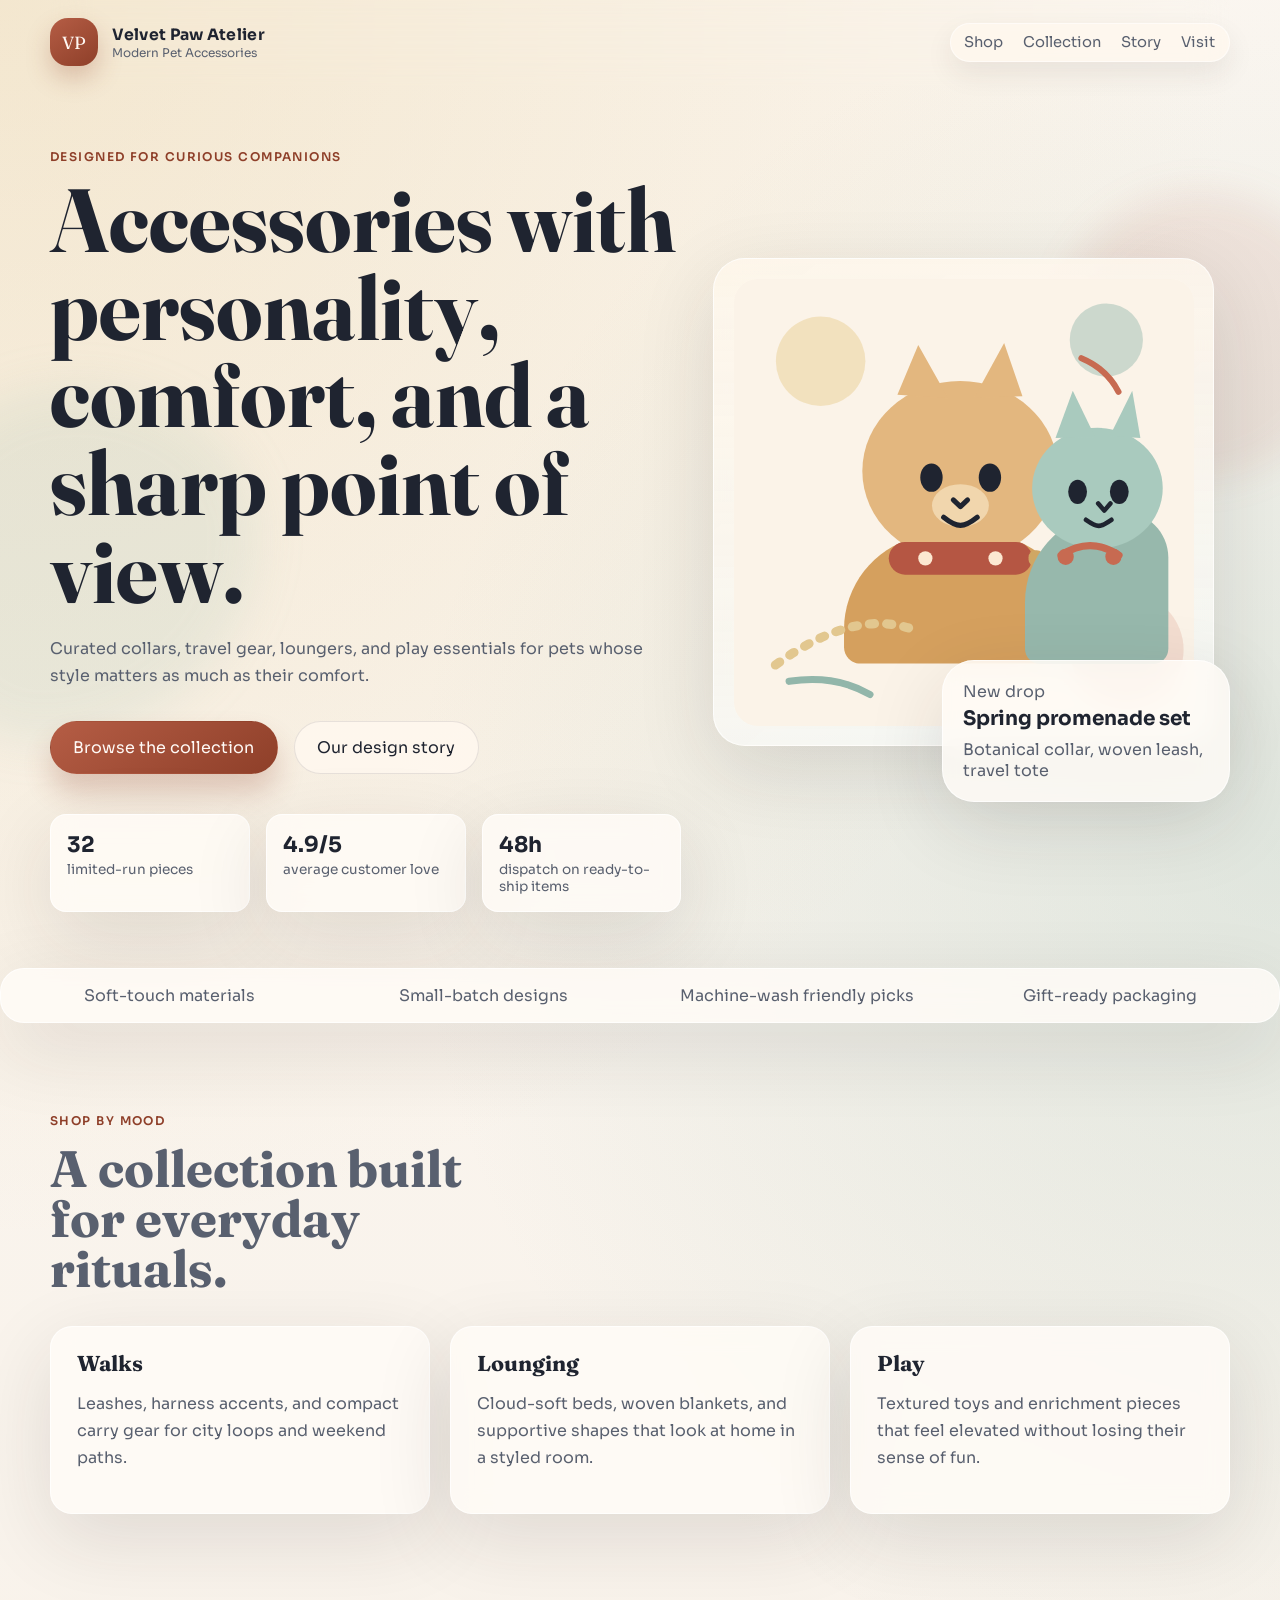
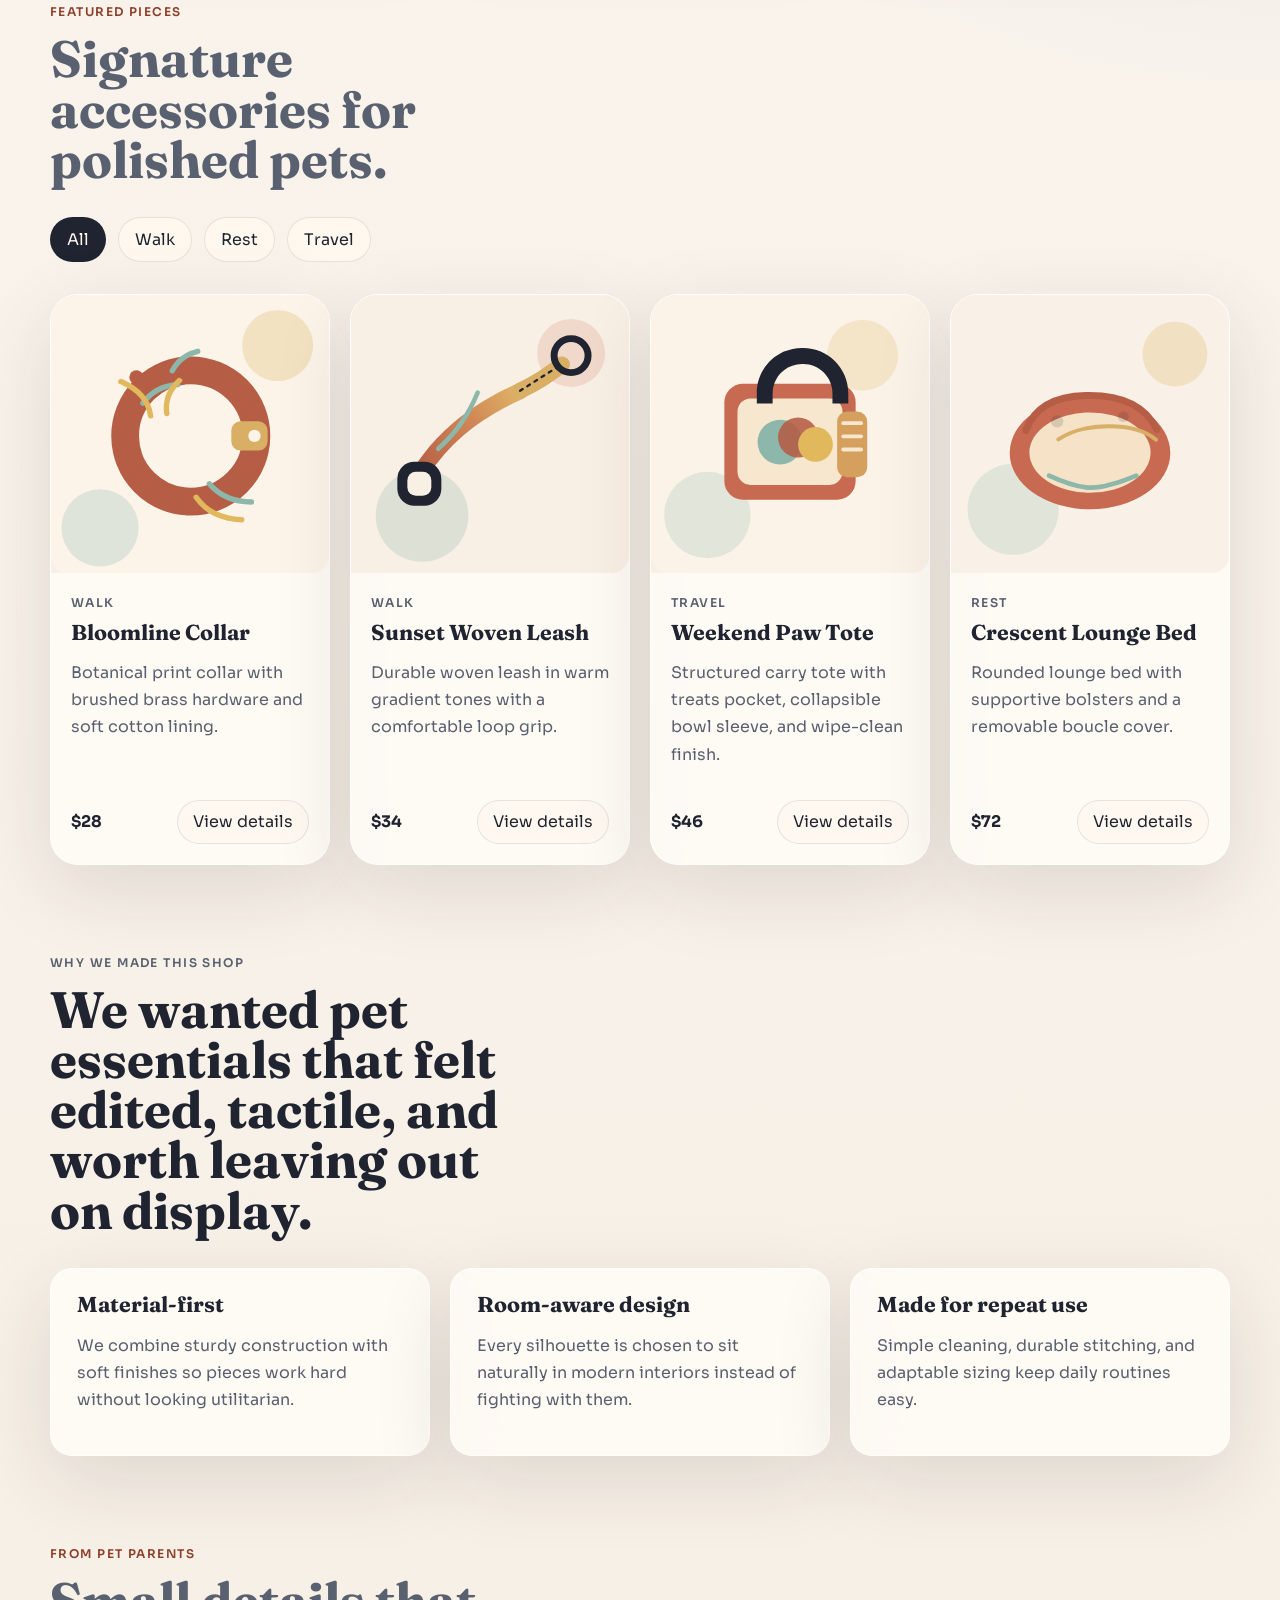
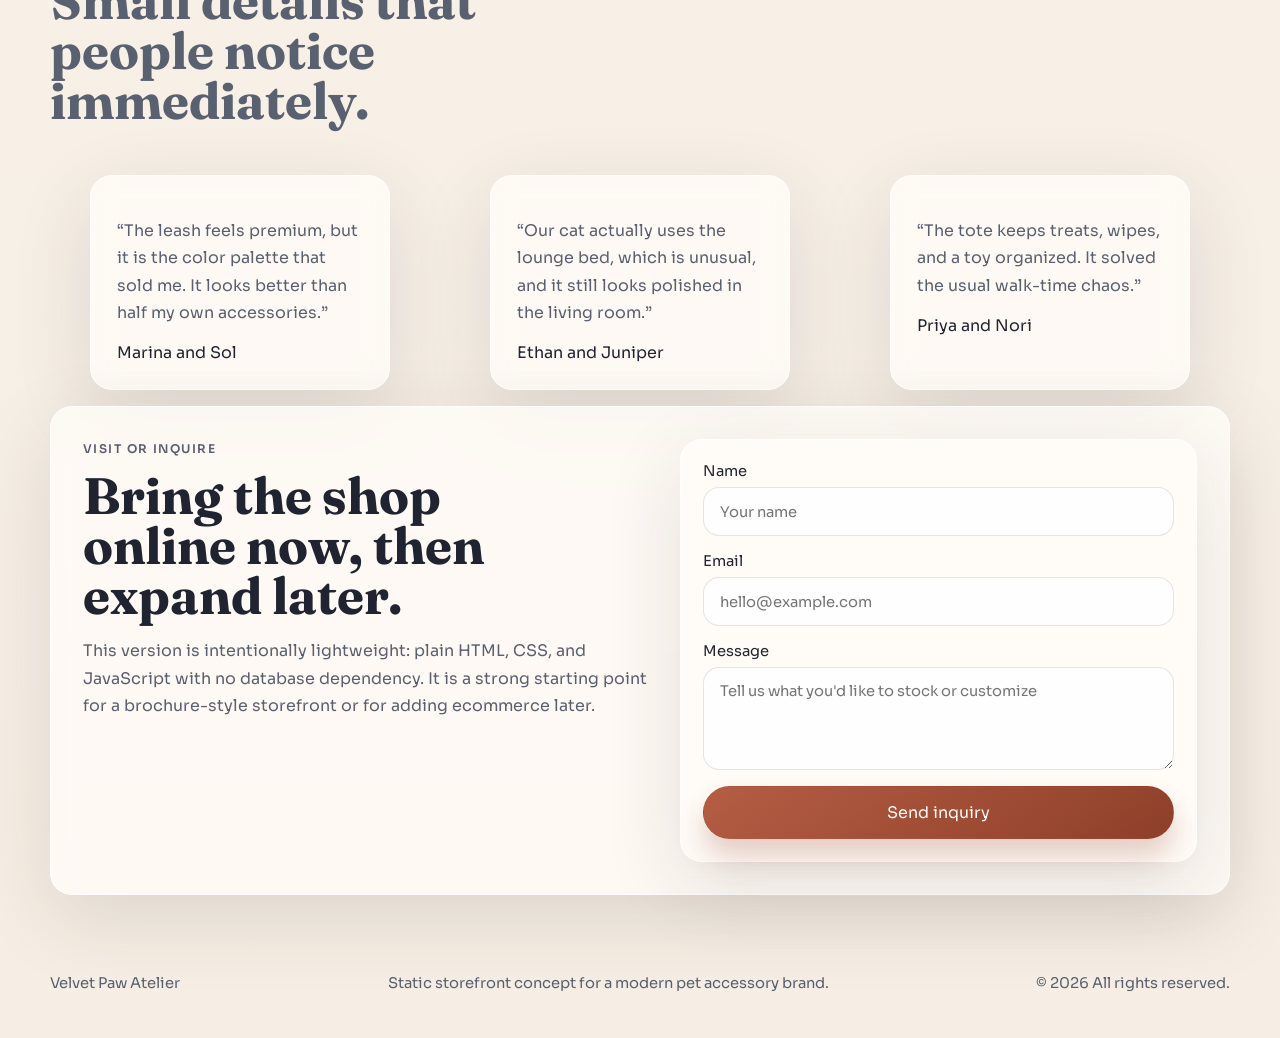
==== commit 5415f496: "fix: update aria-label for brand link to improve accessibility" ====
--- a/index.html
+++ b/index.html
@@ -19,7 +19,7 @@
   <body>
     <div class="page-shell">
       <header class="site-header">
-        <a class="brand" href="#top" aria-label="Velvet Paw Atelier home">
+        <a class="brand" href="#top" aria-label="Velvet Paw Atelier home PAGE">
           <span class="brand-mark">VP</span>
           <span>
             <strong>Velvet Paw Atelier</strong>
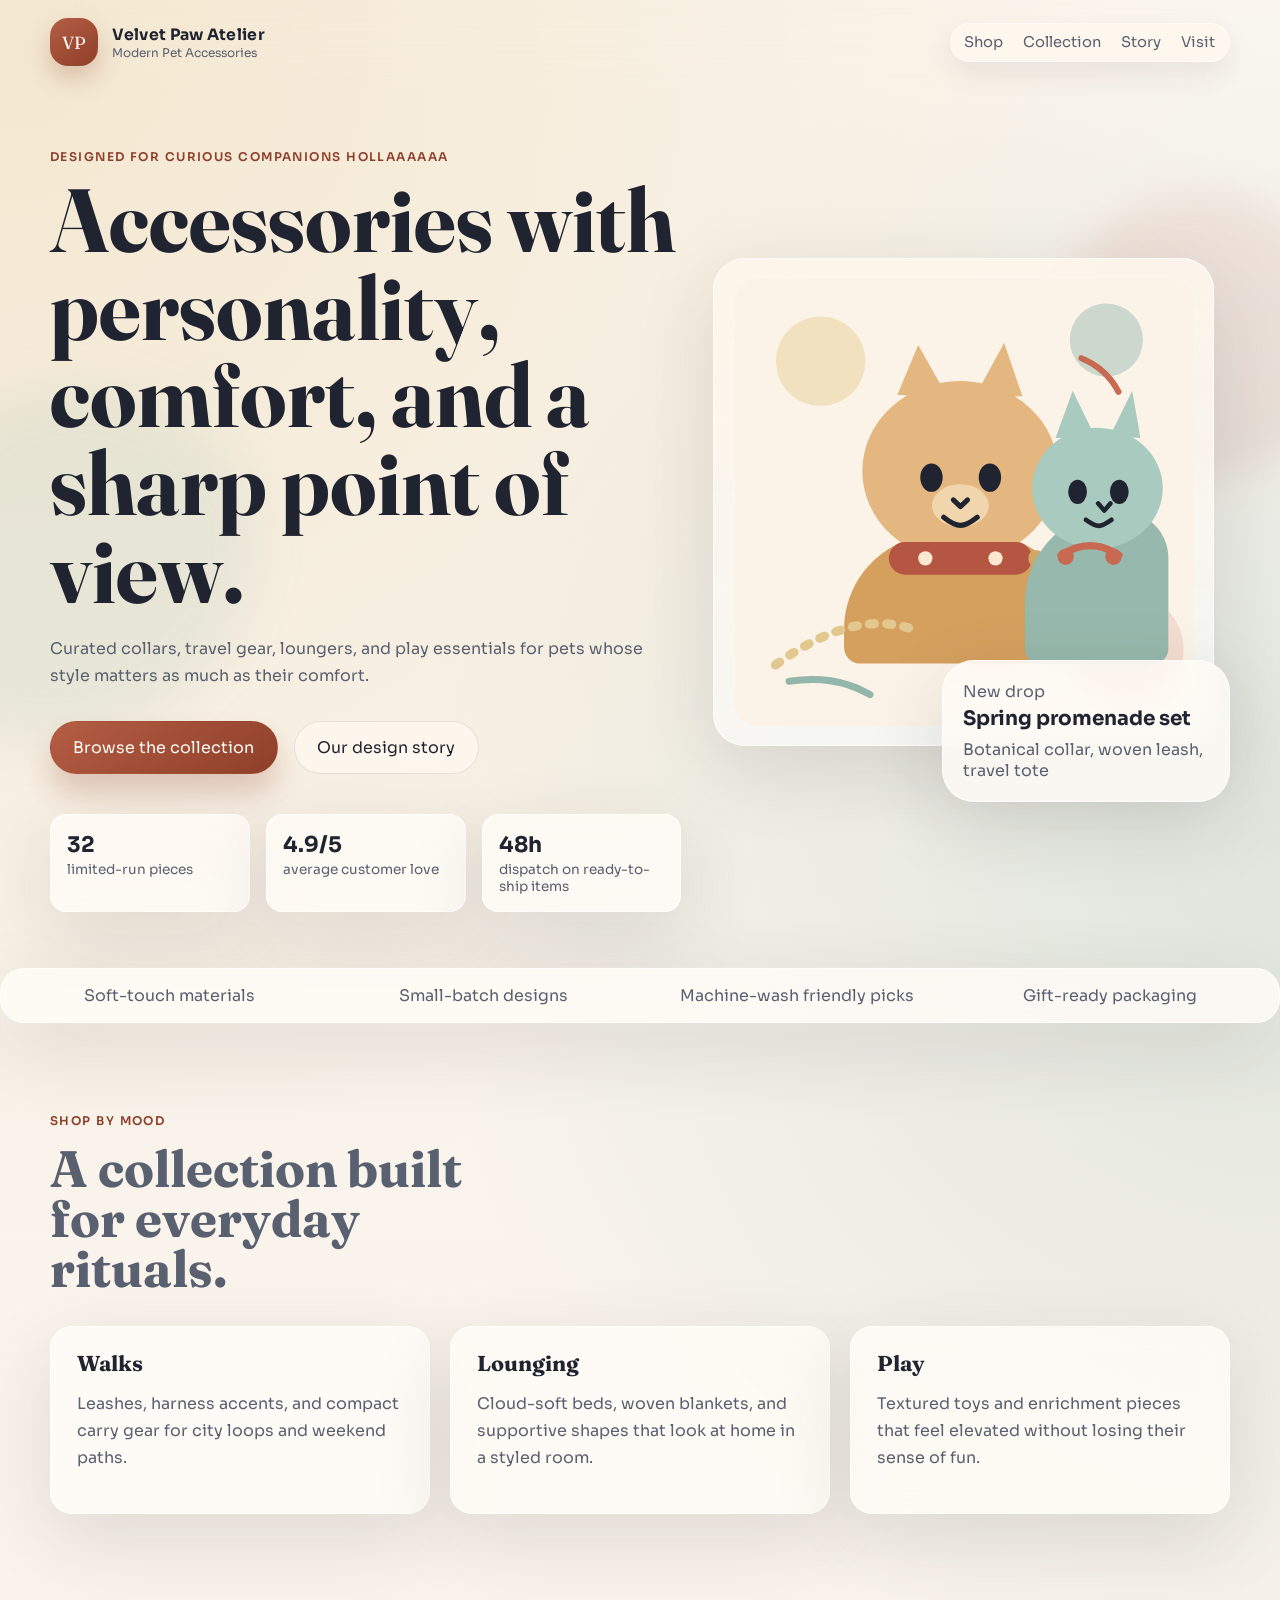
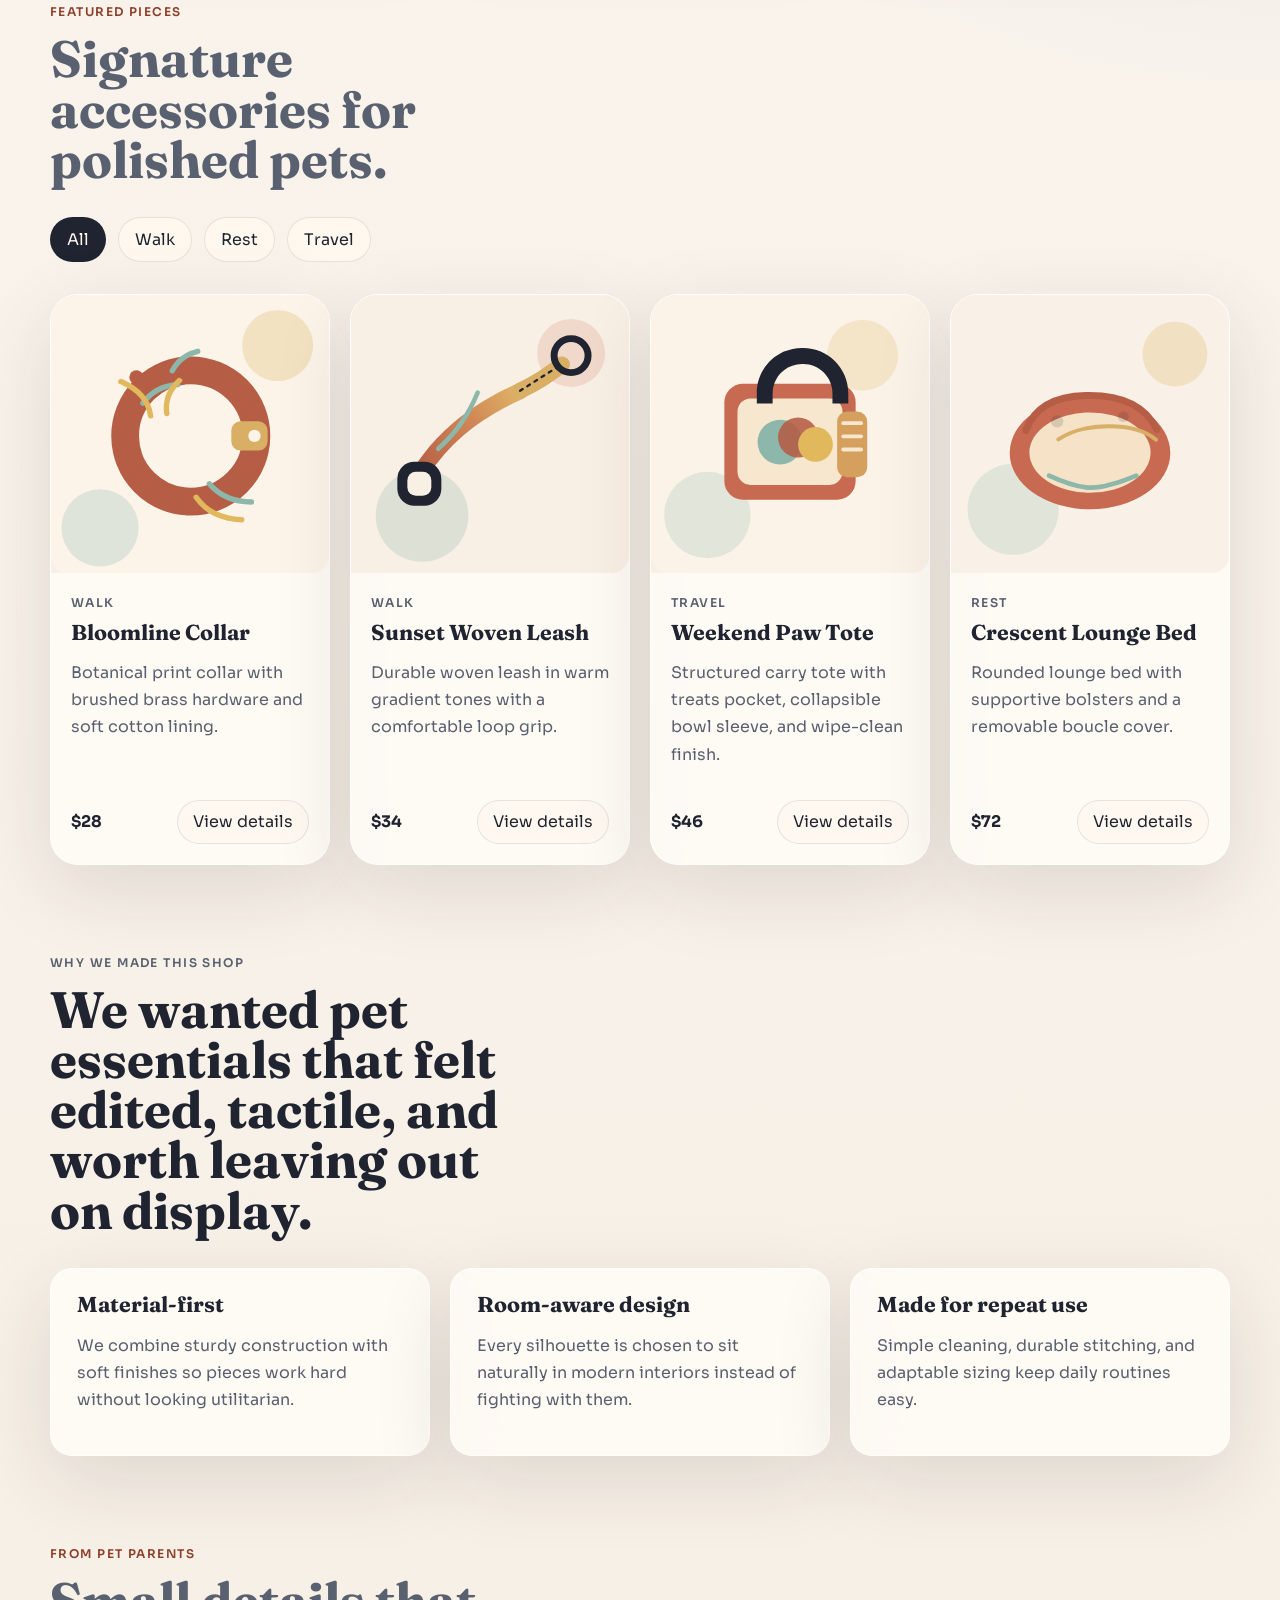
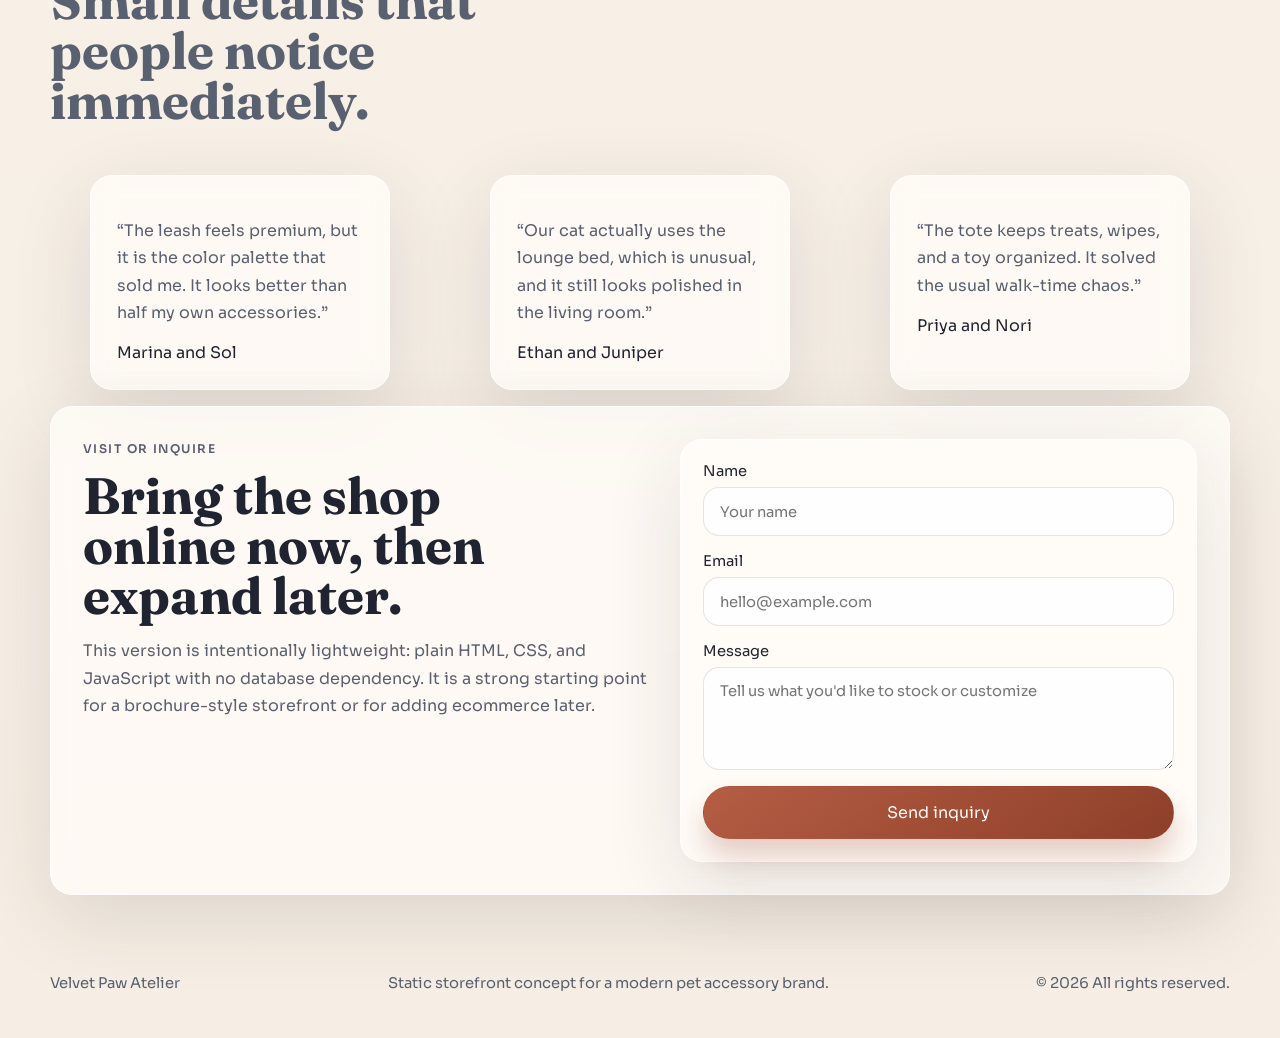
==== commit cf32960a: "fix: update hero copy to enhance engagement" ====
--- a/index.html
+++ b/index.html
@@ -44,7 +44,7 @@
       <main id="top">
         <section class="hero section-grid">
           <div class="hero-copy reveal">
-            <p class="eyebrow">Designed for curious companions</p>
+            <p class="eyebrow">Designed for curious companions HOLLAAAAAA</p>
             <h1>Accessories with personality, comfort, and a sharp point of view.</h1>
             <p class="hero-text">
               Curated collars, travel gear, loungers, and play essentials for pets whose style matters as much as their comfort.
